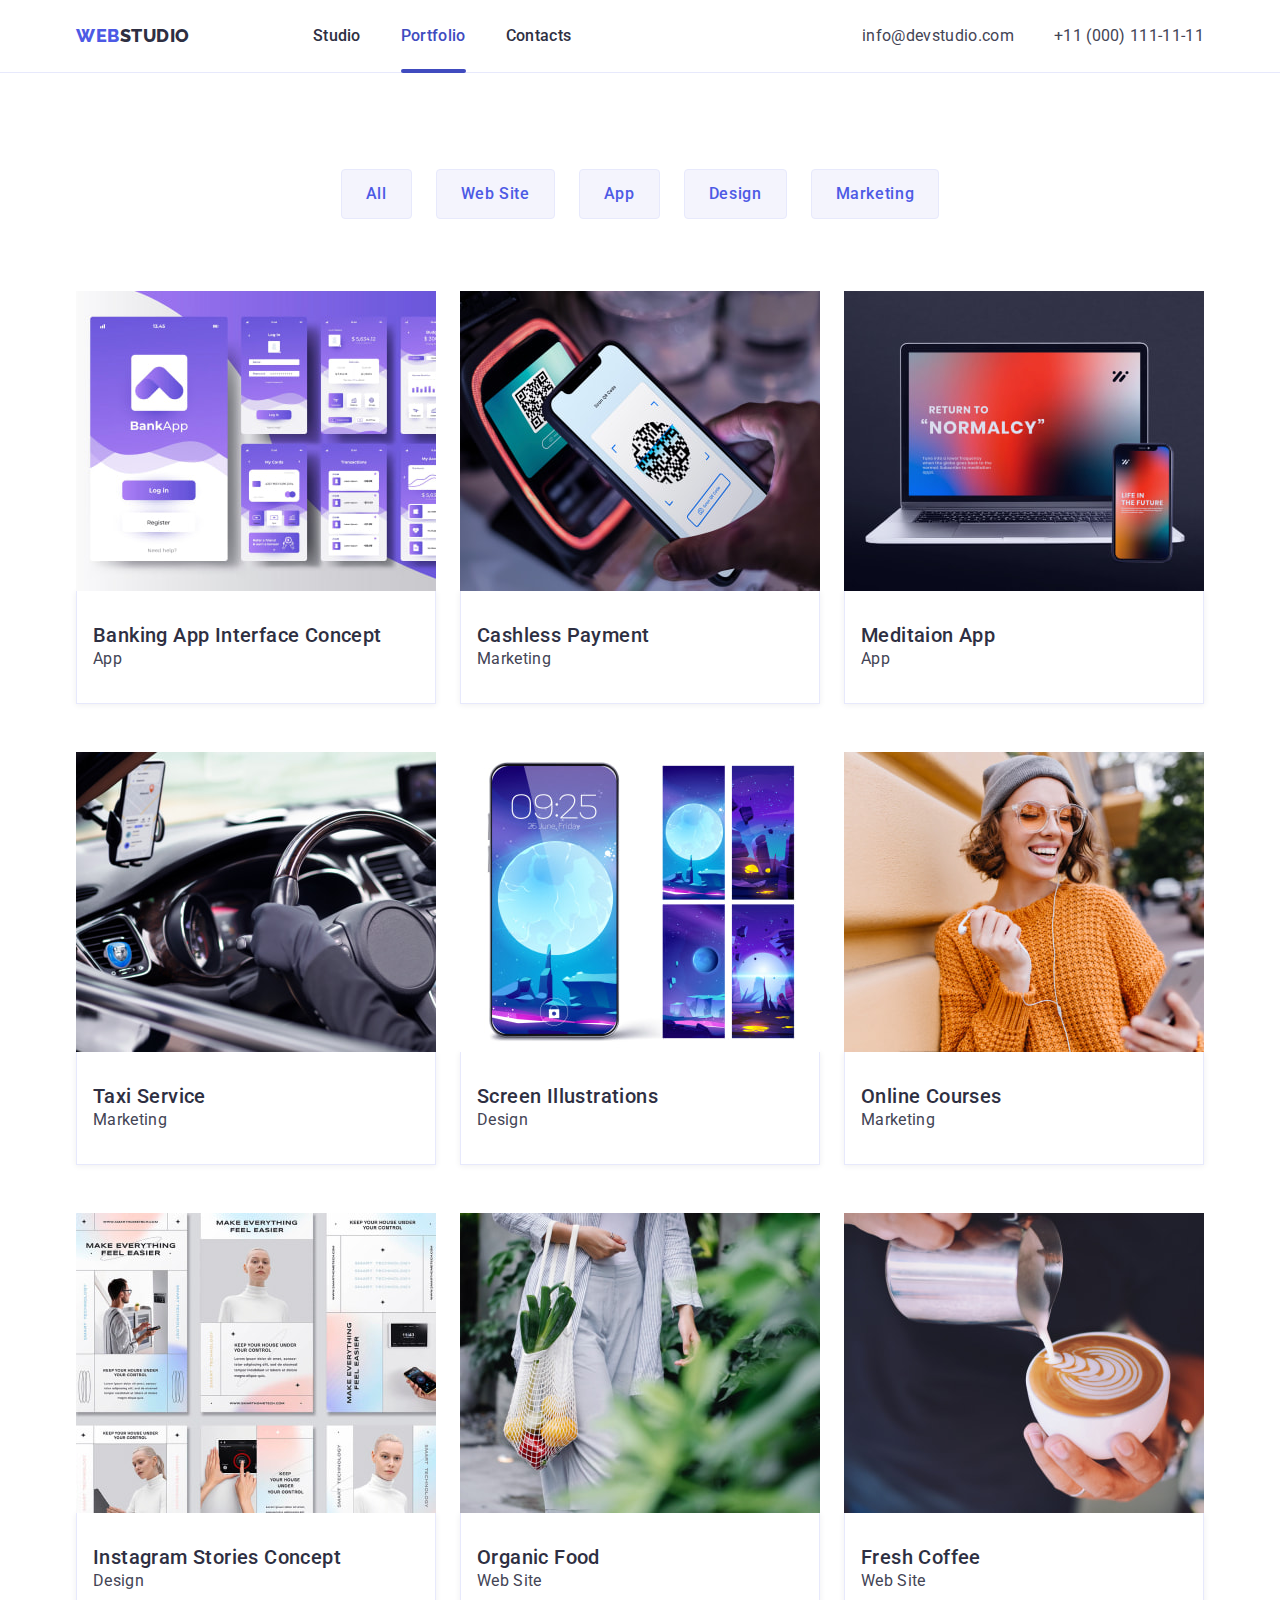
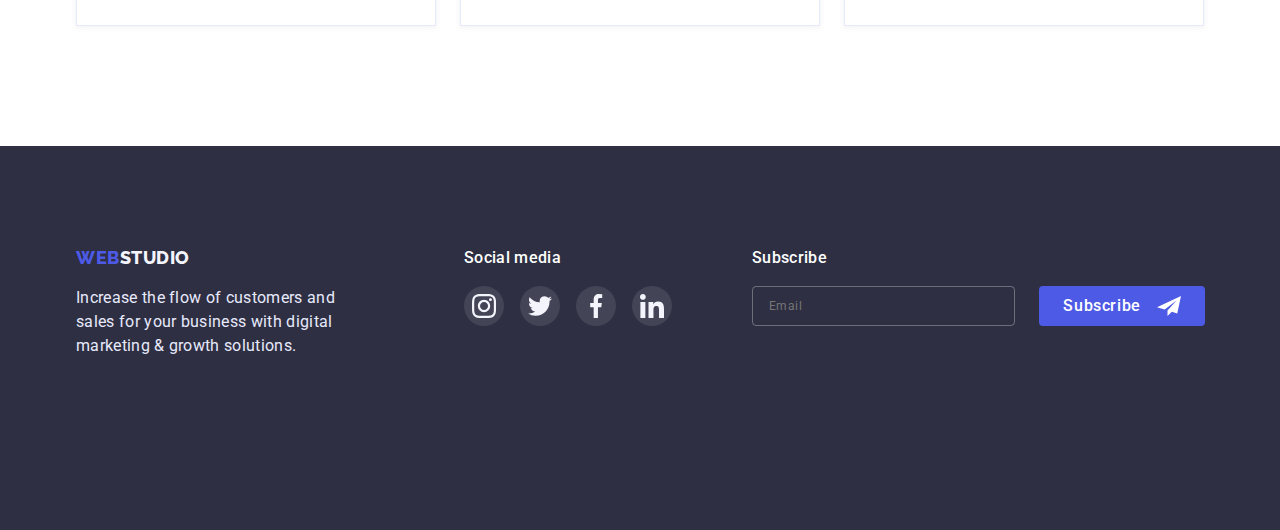
==== portfolio.html @ 4201a599 "photo2x" ====
<!DOCTYPE html>
<html lang="en">
  <head>
    <meta charset="UTF-8" />
    <meta http-equiv="X-UA-Compatible" content="IE=edge" />
    <meta name="viewport" content="width=device-width, initial-scale=1.0" />
    <title>Portfolio</title>
    <link rel="preconnect" href="https://fonts.googleapis.com" />
    <link rel="preconnect" href="https://fonts.gstatic.com" crossorigin />
    <link
      href="https://fonts.googleapis.com/css2?family=Raleway:wght@800&family=Roboto:wght@400;500;700&display=swap"
      rel="stylesheet"
    />
    <link
      rel="stylesheet"
      href="https://cdnjs.cloudflare.com/ajax/libs/modern-normalize/1.1.0/modern-normalize.min.css"
    />
    <link rel="stylesheet" href="./css/styles.css" />
    <link rel="stylesheet" href="./css/mobile.css" />
    <link rel="stylesheet" href="./css/tablet.css" />
    <link rel="stylesheet" href="./css/desktop.css" />
  </head>
  <body>
    <header class="header">
      <!-- Navigation  -->
      <div class="header-container container">
        <nav class="navigation">
          <a class="nav-logo" href="./index.html"
            ><span class="logo">Web</span>Studio</a
          >
          <ul class="nav-list list">
            <li class="nav-item">
              <a class="nav-link" href="./index.html">Studio</a>
            </li>
            <li class="nav-item">
              <a class="nav-link active active-color" href="./portfolio.html"
                >Portfolio</a
              >
            </li>
            <li class="nav-item">
              <a class="nav-link" href="">Contacts</a>
            </li>
          </ul>
        </nav>

        <ul class="contacts-list list">
          <li class="contacts-item">
            <a class="contacts-link" href="mailto:info@devstudio.com"
              >info@devstudio.com</a
            >
          </li>
          <li class="contacts-item">
            <a class="contacts-link" href="tel:+11(000)1111111"
              >+11 (000) 111-11-11</a
            >
          </li>
        </ul>
      </div>

      <div class="mob-menu is-hidden" data-menu>
        <div class="mob-container">
          <button class="menu-button" type="button" data-menu-close>
            <svg width="8px" height="8px">
              <use href="./images/icons.svg#icon-button-close"></use>
            </svg>
          </button>
          <div class="mob-top">
            <ul class="mob-list list">
              <li class="mob-item">
                <a class="mob-link active active-color" href="./index.html"
                  >Studio</a
                >
              </li>
              <li class="mob-item">
                <a class="mob-link" href="./portfolio.html">Portfolio</a>
              </li>
              <li class="mob-item">
                <a class="mob-link" href="">Contacts</a>
              </li>
            </ul>
          </div>
          <div class="mob-bottom">
            <ul class="mob-contacts-list list">
              <li class="mob-contacts-item">
                <a class="mob-tel-link" href="tel:+11(000)1111111"
                  >+11 (000) 111-11-11</a
                >
              </li>
              <li class="mob-contacts-item">
                <a class="mob-mail-link" href="mailto:info@devstudio.com"
                  >info@devstudio.com</a
                >
              </li>
            </ul>

            <ul class="mob-socials list">
              <li class="mob-socials-item">
                <a class="socials-link" href="">
                  <svg class="socials-icon" width="24" height="24">
                    <use href="./images/icons.svg#icon-instagram"></use>
                  </svg>
                </a>
              </li>
              <li class="mob-socials-item">
                <a class="socials-link" href="">
                  <svg class="socials-icon" width="24" height="24">
                    <use href="./images/icons.svg#icon-twitter"></use>
                  </svg>
                </a>
              </li>
              <li class="mob-socials-item">
                <a class="socials-link" href="">
                  <svg class="socials-icon" width="24" height="24">
                    <use href="./images/icons.svg#icon-facebook"></use>
                  </svg>
                </a>
              </li>
              <li class="mob-socials-item">
                <a class="socials-link" href="">
                  <svg class="socials-icon" width="24" height="24">
                    <use href="./images/icons.svg#icon-in"></use>
                  </svg>
                </a>
              </li>
            </ul>
          </div>
        </div>
      </div>
      <button class="menu-hamburger" type="button" data-menu-open>
        <svg width="32px" height="32px">
          <use href="./images/icons.svg#icon-menu-hamburger"></use>
        </svg>
      </button>
    </header>

    <main>
      <section class="works">
        <div class="container">
          <h1 class="visually-hidden">Works</h1>
          <!-- Логический заголовок -->
          <!-- buttons filter -->
          <ul class="filter-list list">
            <li><button class="filter-button" type="button">All</button></li>
            <li>
              <button class="filter-button" type="button">Web Site</button>
            </li>
            <li><button class="filter-button" type="button">App</button></li>
            <li><button class="filter-button" type="button">Design</button></li>
            <li>
              <button class="filter-button" type="button">Marketing</button>
            </li>
          </ul>

          <ul class="works-list list">
            <li class="works-item">
              <a class="works-link-box" href="">
                <div class="works-thumb">
                  <img src="./images/img.jpg" alt="img" width="360" />
                  <div class="overlay">
                    <p class="text-box">
                      14 Stylish and User-Friendly App Design Concepts · Task
                      Manager App · Calorie Tracker App · Exotic Fruit Ecommerce
                      App · Cloud Storage App
                    </p>
                  </div>
                </div>
                <div class="works-content">
                  <h2 class="works-title">Banking App Interface Concept</h2>
                  <p class="works-text">App</p>
                </div></a
              >
            </li>
            <li class="works-item">
              <a class="works-link-box" href="">
                <div class="works-thumb">
                  <img src="./images/img1.jpg" alt="img1" width="360" />
                  <div class="overlay">
                    <p class="text-box">
                      14 Stylish and User-Friendly App Design Concepts · Task
                      Manager App · Calorie Tracker App · Exotic Fruit Ecommerce
                      App · Cloud Storage App
                    </p>
                  </div>
                </div>
                <div class="works-content">
                  <h2 class="works-title">Cashless Payment</h2>
                  <p class="works-text">Marketing</p>
                </div></a
              >
            </li>
            <li class="works-item">
              <a class="works-link-box" href=""
                ><div class="works-thumb">
                  <img src="./images/img2.jpg" alt="img2" width="360" />
                  <div class="overlay">
                    <p class="text-box">
                      14 Stylish and User-Friendly App Design Concepts · Task
                      Manager App · Calorie Tracker App · Exotic Fruit Ecommerce
                      App · Cloud Storage App
                    </p>
                  </div>
                </div>
                <div class="works-content">
                  <h2 class="works-title">Meditaion App</h2>
                  <p class="works-text">App</p>
                </div></a
              >
            </li>
            <li class="works-item">
              <a class="works-link-box" href="">
                <div class="works-thumb">
                  <img src="./images/img3.jpg" alt="img3" width="360" />
                  <div class="overlay">
                    <p class="text-box">
                      14 Stylish and User-Friendly App Design Concepts · Task
                      Manager App · Calorie Tracker App · Exotic Fruit Ecommerce
                      App · Cloud Storage App
                    </p>
                  </div>
                </div>
                <div class="works-content">
                  <h2 class="works-title">Taxi Service</h2>
                  <p class="works-text">Marketing</p>
                </div></a
              >
            </li>
            <li class="works-item">
              <a class="works-link-box" href=""
                ><div class="works-thumb">
                  <img src="./images/img4.jpg" alt="img4" width="360" />
                  <div class="overlay">
                    <p class="text-box">
                      14 Stylish and User-Friendly App Design Concepts · Task
                      Manager App · Calorie Tracker App · Exotic Fruit Ecommerce
                      App · Cloud Storage App
                    </p>
                  </div>
                </div>
                <div class="works-content">
                  <h2 class="works-title">Screen Illustrations</h2>
                  <p class="works-text">Design</p>
                </div></a
              >
            </li>
            <li class="works-item">
              <a class="works-link-box" href="">
                <div class="works-thumb">
                  <img src="./images/img5.jpg" alt="img5" width="360" />
                  <div class="overlay">
                    <p class="text-box">
                      14 Stylish and User-Friendly App Design Concepts · Task
                      Manager App · Calorie Tracker App · Exotic Fruit Ecommerce
                      App · Cloud Storage App
                    </p>
                  </div>
                </div>
                <div class="works-content">
                  <h2 class="works-title">Online Courses</h2>
                  <p class="works-text">Marketing</p>
                </div></a
              >
            </li>
            <li class="works-item">
              <a class="works-link-box" href="">
                <div class="works-thumb">
                  <img src="./images/img6.jpg" alt="img6" width="360" />
                  <div class="overlay">
                    <p class="text-box">
                      14 Stylish and User-Friendly App Design Concepts · Task
                      Manager App · Calorie Tracker App · Exotic Fruit Ecommerce
                      App · Cloud Storage App
                    </p>
                  </div>
                </div>
                <div class="works-content">
                  <h2 class="works-title">Instagram Stories Concept</h2>
                  <p class="works-text">Design</p>
                </div></a
              >
            </li>
            <li class="works-item">
              <a class="works-link-box" href=""
                ><div class="works-thumb">
                  <img src="./images/img7.jpg" alt="img7" width="360" />
                  <div class="overlay">
                    <p class="text-box">
                      14 Stylish and User-Friendly App Design Concepts · Task
                      Manager App · Calorie Tracker App · Exotic Fruit Ecommerce
                      App · Cloud Storage App
                    </p>
                  </div>
                </div>
                <div class="works-content">
                  <h2 class="works-title">Organic Food</h2>
                  <p class="works-text">Web Site</p>
                </div></a
              >
            </li>
            <li class="works-item">
              <a class="works-link-box" href="">
                <div class="works-thumb">
                  <img src="./images/img8.jpg" alt="img8" width="360" />
                  <div class="overlay">
                    <p class="text-box">
                      14 Stylish and User-Friendly App Design Concepts · Task
                      Manager App · Calorie Tracker App · Exotic Fruit Ecommerce
                      App · Cloud Storage App
                    </p>
                  </div>
                </div>
                <div class="works-content">
                  <h2 class="works-title">Fresh Coffee</h2>
                  <p class="works-text">Web Site</p>
                </div></a
              >
            </li>
          </ul>
        </div>
      </section>
    </main>

    <footer class="footer">
      <div class="footer-container container">
        <div class="first-box">
          <div class="primary-box">
            <a class="f-logo" href="./index.html"
              ><span class="logo">Web</span>Studio</a
            >
            <p class="advice">
              Increase the flow of customers and sales for your business with
              digital marketing & growth solutions.
            </p>
          </div>

          <div class="media">
            <h5 class="media-title">Social media</h5>
            <ul class="social-media-list list">
              <li class="social-media-item">
                <a href="" class="social-link"
                  ><svg width="40" height="40">
                    <use href="./images/icons.svg#icon-instagram"></use></svg
                ></a>
              </li>
              <li class="social-media-item">
                <a href="" class="social-link"
                  ><svg width="40" height="40">
                    <use href="./images/icons.svg#icon-twitter"></use></svg
                ></a>
              </li>
              <li class="social-media-item">
                <a href="" class="social-link"
                  ><svg width="40" height="40">
                    <use href="./images/icons.svg#icon-facebook"></use></svg
                ></a>
              </li>
              <li class="social-media-item">
                <a href="" class="social-link">
                  <svg width="40" height="40">
                    <use href="./images/icons.svg#icon-in"></use></svg
                ></a>
              </li>
            </ul>
          </div>
        </div>
        <form class="sub-form">
          <span class="sub-title">Subscribe</span>
          <div class="sub-group">
            <input
              class="post-text"
              type="email"
              name="post"
              id="post"
              required
              autocomplete="off"
              placeholder="Email"
            />
            <button class="sub-btn" type="submit">
              Subscribe
              <svg class="sub-icon" width="24px" height="24px">
                <use href="./images/icons.svg#icon-subscribe"></use>
              </svg>
            </button>
          </div>
        </form>
      </div>
    </footer>
  </body>
</html>
---- css/styles.css ----
:root {
  --white-color: #ffffff;
  --primary-color: #434455;
  --secondary-color: #2e2f42;
  --accent-color: #4d5ae5;
  --section-color: #f4f4fd;
  --header-color: #ffffff;
  --button-color: #404bbf;
  --text-footer: #e7e9fc;
  --icon-color: #31d0aa;
  --border-color: #8e8f99;
  --modal-color: #fcfcfc;
  --check-color: #757575;
}

ul,
h1,
h2,
h3,
h4,
h5,
h6,
p {
  margin: 0;
  padding: 0;
}

.container {
  margin-left: auto;
  margin-right: auto;
  padding: 0 15px;
}

body {
  background-color: var(--header-color);
  color: var(--primary-color);
  font-family: "Roboto", sans-serif;
}

img {
  display: block;
  max-width: 100%;
  height: auto;
}
.list {
  list-style: none;
}
/*---------------- HEADER ----------------*/

.header {
  position: relative;
  width: 100vw;
  height: 70px;
  border-bottom: 1px solid var(--text-footer);
}

.mob-menu {
  position: fixed;
  background-color: var(--white-color);
  top: 0;
  z-index: 1;
  width: 100vw;
  height: 100vh;
}

.mob-container {
  position: relative;
  margin: 0 auto;
  padding: 80px 30px 40px 40px;
  display: flex;
  flex-direction: column;
  height: 100%;
  justify-content: space-between;
  overflow: auto;
}

.mob-top {
  margin-bottom: 150px;
}

.mob-bottom {
  min-width: 337px;
}

.mob-list {
  display: flex;
  flex-direction: column;
  gap: 40px;
}

.mob-link {
  text-decoration: none;
  font-weight: 700;
  font-size: 36px;
  line-height: 1.11;
  letter-spacing: 0.02em;
  color: var(--secondary-color);
}

.mob-contacts-list {
  display: flex;
  flex-direction: column;
  gap: 40px;
  margin-bottom: 48px;
}

.mob-mail-link {
  font-weight: 500;
  font-size: 20px;
  line-height: 1.2;
  letter-spacing: 0.02em;
  text-decoration: none;
  color: var(--primary-color);
}

.mob-mail-link:focus,
.mob-mail-link:hover {
  color: var(--button-color);
}

.mob-tel-link {
  font-weight: 600;
  font-size: 36px;
  line-height: 1.11;
  text-decoration: none;
  color: var(--accent-color);
}

.mob-socials {
  display: flex;
  gap: 56px;
}

.mob-socials-item {
  width: 40px;
  height: 40px;
}

.socials-link {
  display: flex;
  align-items: center;
  justify-content: center;
  width: 100%;
  height: 100%;
  background-color: var(--accent-color);
  border-radius: 50%;
}

.socials-link:focus {
  background-color: var(--button-color);
}

.menu-button {
  position: absolute;
  display: block;
  padding: 0;
  top: 24px;
  right: 24px;
  width: 24px;
  height: 24px;
  border-radius: 50%;
  background-color: var(--text-footer);
  border: 1px solid rgba(0, 0, 0, 0.1);
}

.menu-button:hover,
.menu-button:focus {
  background-color: var(--button-color);
  fill: var(--section-color);
}

.menu-hamburger {
  position: absolute;
  top: 50%;
  right: 10px;
  transform: translateY(-50%);
  border: none;
  stroke: var(--secondary-color);
  background-color: transparent;
}

.menu-hamburger:hover,
.menu-hamburger:focus {
  stroke: var(--button-color);
}

/*---------- Logo ----------*/

.logo {
  color: var(--accent-color);
}

.nav-logo,
.f-logo {
  font-weight: 800;
  font-size: 18px;
  line-height: 1.16;
  letter-spacing: 0.03em;
  text-decoration: none;
  font-family: "Raleway", sans-serif;
  text-transform: uppercase;

  color: var(--secondary-color);
}

@media screen and (max-width: 767px) {
  .nav-logo {
    position: absolute;
    top: 50%;
    left: 16px;
    transform: translateY(-50%);
    display: block;
  }
}

/*---------- Navigation ----------*/

.nav-list {
  display: none;
}

/*---------- Nav-link ----------*/

.nav-link {
  position: relative;

  display: block;
  padding-top: 24px;
  padding-bottom: 24px;
  text-decoration: none;
  font-weight: 500;
  line-height: 1.5;
  letter-spacing: 0.02em;

  color: var(--secondary-color);
  transition-property: color;
  transition-duration: 250ms;
  transition-timing-function: cubic-bezier(0.4, 0, 0.2, 1);
}

.nav-link:hover,
.nav-link:focus {
  color: var(--accent-color);
}

.active-color {
  color: var(--button-color);
}

/*---------- contacts ----------*/

.contacts-list {
  display: none;
}
.contacts-link {
  display: block;
  text-decoration: none;
  line-height: 1.5;
  letter-spacing: 0.02em;
  padding-top: 24px;
  padding-bottom: 24px;

  color: inherit;
  transition-property: color;
  transition-duration: 250ms;
  transition-timing-function: cubic-bezier(0.4, 0, 0.2, 1);
}

.contacts-link:hover,
.contacts-link:focus {
  color: var(--accent-color);
}

/*---------- Hero ----------*/

.hero {
  max-width: 479px;
  padding: 112px 0;
  height: 432px;
  text-align: center;
  margin-left: auto;
  margin-right: auto;
  background-repeat: no-repeat;
  background-position: center;
  background-size: cover;
  background-image: linear-gradient(
      to right,
      rgba(46, 47, 66, 0.7),
      rgba(46, 47, 66, 0.7)
    ),
    url("../images/dark-bg-mob-1.jpg");
  background-color: var(--secondary-color);
}

@media (min-device-pixel-ratio: 2),
  (min-resolution: 192dpi),
  (min-resolution: 2dppx) {
  .hero {
    background-image: linear-gradient(
        to right,
        rgba(46, 47, 66, 0.7),
        rgba(46, 47, 66, 0.7)
      ),
      url("../images/dark-bg-mob-2@2x.jpg");
    background-color: var(--secondary-color);
  }
}

.hero-title {
  margin-left: auto;
  margin-right: auto;
  width: 319px;
  margin-bottom: 72px;
  font-size: 36px;
  line-height: 1.11;
  letter-spacing: 0.02em;

  color: var(--header-color);
}

.hero-btn {
  width: 169px;
  height: 56px;
  font-family: inherit;
  font-weight: 500;
  line-height: 1.5;
  letter-spacing: 0.04em;

  border-radius: 4px;
  border: none;
  background-color: var(--accent-color);
  box-shadow: 0px 4px 4px rgba(0, 0, 0, 0.15);
  color: var(--header-color);
  transition-property: background-color;
  transition-duration: 250ms;
  transition-timing-function: cubic-bezier(0.4, 0, 0.2, 1);
}

.hero-btn:hover,
.hero-btn:focus {
  background-color: var(--button-color);
  cursor: pointer;
  border-color: var(--accent-color);
}

/*---------- Section Advantages ----------*/

.advantages {
  padding-top: 96px;
}

.advan-list {
  display: flex;
  flex-direction: column;
  gap: 72px;
}

.advan-title {
  margin-bottom: 8px;
  font-size: 36px;
  line-height: 1.11;
  text-align: center;
  letter-spacing: 0.02em;

  color: var(--secondary-color);
}

.advan-text {
  line-height: 1.5;
  letter-spacing: 0.02em;
}

/*---------- Section Projects ----------*/

.projects {
  display: none;
  padding-top: 120px;
  padding-bottom: 120px;
}

.projects-title {
  font-size: 36px;
  line-height: 1.11;
  letter-spacing: 0.02em;
  margin-bottom: 72px;
  text-align: center;

  color: var(--secondary-color);
}
.projects-list {
  display: flex;
  gap: 24px;
}

.projects-item {
  width: calc((100% - 48px) / 3);
}

/*---------- Section Team ----------*/

.team {
  margin-top: 96px;
  padding-top: 120px;
  padding-bottom: 120px;

  background-color: var(--section-color);
}

.team-title {
  font-size: 36px;
  line-height: 1.11;
  letter-spacing: 0.02em;
  margin-bottom: 72px;
  text-align: center;

  color: var(--secondary-color);
}

.team-list {
  display: flex;
  flex-direction: column;
  gap: 72px;
}

.team-item {
  width: 260px;
  margin: 0 auto;
  border-radius: 0px 0px 4px 4px;

  background-color: var(--white-color);
}

.team-content {
  text-align: center;
  padding: 32px 16px;
  box-shadow: 0px 1px 6px rgba(46, 47, 66, 0.08),
    0px 1px 1px rgba(46, 47, 66, 0.16), 0px 2px 1px rgba(46, 47, 66, 0.08);
}

.content-title {
  font-weight: 500;
  font-size: 20px;
  line-height: 1.2;
  letter-spacing: 0.02em;
  margin-bottom: 8px;

  color: var(--secondary-color);
}

.content-text {
  margin-bottom: 8px;
  line-height: 1.5;
  letter-spacing: 0.02em;
  color: var(--primary-color);
}

.soc-list {
  display: flex;
  gap: 24px;
}

.soc-item {
  width: 40px;
  height: 40px;
}

.soc-link {
  display: flex;
  align-items: center;
  justify-content: center;
  width: 100%;
  height: 100%;
  border-radius: 50%;

  background-color: var(--accent-color);
  transition-property: background-color;
  transition-duration: 250ms;
  transition-timing-function: cubic-bezier(0.4, 0, 0.2, 1);
}

.soc-link:hover,
.soc-link:focus {
  background-color: var(--button-color);
}

/*---------- Section Customers ----------*/

.customers {
  padding: 130px 0 120px 0;
}

.customers-title {
  text-align: center;
  font-size: 36px;
  line-height: 1.11;
  letter-spacing: 0.02em;
  margin-bottom: 72px;

  color: var(--secondary-color);
}

.customers-list {
  display: flex;
  flex-wrap: wrap;
  column-gap: 16px;
  row-gap: 72px;
  justify-content: center;
}

.customers-item {
  width: 190px;
  height: 88px;
}

.customers-link {
  display: block;
  width: 100%;
  height: 100%;
  border: 1px solid var(--border-color);
  border-radius: 4px;
  padding: 16px 40px;
  fill: var(--border-color);
  transition-property: fill, border;
  transition-duration: 250ms, 250ms;
  transition-timing-function: cubic-bezier(0.4, 0, 0.2, 1),
    cubic-bezier(0.4, 0, 0.2, 1);
}

.customers-link:hover,
.customers-link:focus {
  fill: var(--button-color);
  border-color: var(--button-color);
}

/*---------------- FOOTER ----------------*/

.footer {
  max-width: 479px;
  padding-top: 100px;
  padding-bottom: 100px;

  background-color: var(--secondary-color);
}

.primary-box {
  margin: 0 auto;
  width: 268px;
  margin-bottom: 72px;
}

.f-logo {
  display: block;
  margin-bottom: 16px;
  text-align: center;
  color: var(--section-color);
}

.advice {
  line-height: 1.5;
  letter-spacing: 0.02em;
  width: 100%;
  color: var(--text-footer);
}

.media {
  margin: 0 auto;
  margin-bottom: 72px;
  width: 208px;
}

.media-title {
  text-align: center;
  font-size: 16px;
  font-weight: 500;
  line-height: 1.5;
  letter-spacing: 0.02em;
  margin-bottom: 16px;

  color: var(--white-color);
}

.social-media-list {
  display: flex;
  gap: 16px;
}

.social-media-item {
  width: 40px;
  height: 40px;
}

.social-link {
  display: block;
  width: 100%;
  height: 100%;
  border-radius: 50%;

  transition-property: background-color;
  transition-duration: 250ms;
  transition-timing-function: cubic-bezier(0.4, 0, 0.2, 1);
}

.social-link:hover,
.social-link:focus {
  background-color: var(--icon-color);
}

/*---------- Subscribe ----------*/

.sub-title {
  display: block;
  text-align: center;
  font-weight: 500;
  line-height: 1.5;
  letter-spacing: 0.02em;
  color: var(--white-color);
}

.sub-group {
  margin: 16px auto 0;
  max-width: 396px;
}

.sub-icon {
  position: absolute;
  right: 24px;
  top: 50%;
  transform: translateY(-50%);
}

.post-text {
  padding-left: 16px;
  width: 100%;
  height: 40px;
  border: 1px solid rgba(255, 255, 255, 0.3);
  border-radius: 4px;
  background-color: transparent;

  font-size: 12px;
  line-height: 2;
  letter-spacing: 0.04em;
  color: rgba(255, 255, 255, 0.6);
}

.sub-btn {
  display: block;
  margin: 16px auto 0;
  position: relative;
  padding: 8px 64px 8px 24px;

  font-weight: 500;
  line-height: 1.5;
  letter-spacing: 0.04em;

  color: var(--white-color);
  background-color: var(--accent-color);
  border-radius: 4px;
  border: none;
  cursor: pointer;

  transition-property: background-color;
  transition-duration: 250ms;
  transition-timing-function: cubic-bezier(0.4, 0, 0.2, 1);
}

.sub-btn:hover,
.sub-btn:focus {
  background-color: var(--button-color);
}

/* -------------- Portfolio ------------- */

/*---------- Section Works ----------*/

.works {
  padding-top: 96px;
  padding-bottom: 120px;
}

/*---------- filter ----------*/

.filter-list {
  display: flex;
  gap: 24px;
  justify-content: center;
}

.filter-button {
  font-family: inherit;
  font-weight: 500;
  line-height: 1.5;
  letter-spacing: 0.04em;

  padding: 12px 24px;
  border: 1px solid var(--text-footer);
  border-radius: 4px;

  background-color: var(--section-color);
  color: var(--accent-color);
  transition-property: background-color, color, border, box-shadow;
  transition-duration: 250ms, 250ms, 250ms, 250ms;
  transition-timing-function: cubic-bezier(0.4, 0, 0.2, 1),
    cubic-bezier(0.4, 0, 0.2, 1), cubic-bezier(0.4, 0, 0.2, 1),
    cubic-bezier(0.4, 0, 0.2, 1);
}

.filter-button:hover,
.filter-button:focus {
  color: var(--white-color);
  background-color: var(--accent-color);
  cursor: pointer;
  border: 1px solid var(--accent-color);
  box-shadow: 0px 3px 1px rgba(0, 0, 0, 0.1), 0px 2px 1px rgba(0, 0, 0, 0.08),
    0px 2px 2px rgba(0, 0, 0, 0.12);
}

.works-list {
  margin-top: 72px;
  display: flex;
  flex-wrap: wrap;
  row-gap: 48px;
  column-gap: 24px;
}

.works-item {
  background-color: #ffffff;
}

.works-link-box {
  display: block;
  max-width: 360px;
  max-height: 421px;
  text-decoration: none;
  color: inherit;
  transition-property: box-shadow;
  transition-duration: 250ms;
  transition-timing-function: cubic-bezier(0.4, 0, 0.2, 1);
}

.works-thumb {
  position: relative;
  overflow: hidden;
}

.overlay {
  position: absolute;
  width: 100%;
  height: 100%;
  top: 0;
  left: 0;
  transform: translateY(100%);
  background-color: var(--accent-color);
  transition-property: transform;
  transition-duration: 250ms;
  transition-timing-function: cubic-bezier(0.4, 0, 0.2, 1);
}

.text-box {
  position: absolute;
  top: 0;
  left: 50%;
  transform: translateX(-50%);
  padding: 40px 32px;
  width: 296px;
  line-height: 1.5;
  letter-spacing: 0.02em;
  color: var(--section-color);
}

.works-content {
  width: 100%;
  padding: 32px 32px 32px 16px;
  border: 1px solid var(--text-footer);
  border-top: none;
  box-shadow: 0px 1px 6px rgba(46, 47, 66, 0.08);
  overflow: auto;
}

.works-title {
  font-weight: 500;
  font-size: 20px;
  line-height: 1.2;
  letter-spacing: 0.02em;
  color: var(--secondary-color);
}

.works-text {
  line-height: 1.5;
  letter-spacing: 0.02em;
  max-width: 264px;
}

.works-link-box:hover .overlay,
.works-link-box:focus .overlay {
  transform: translateY(0);
}

.works-link-box:hover {
  box-shadow: 0px 1px 6px rgba(46, 47, 66, 0.08),
    0px 1px 1px rgba(46, 47, 66, 0.16), 0px 2px 1px rgba(46, 47, 66, 0.08);
}
.is-hidden {
  opacity: 0;
  pointer-events: none;
}

/* -------------- MODAL ------------- */

.backdrop {
  position: fixed;
  top: 0;
  left: 0;
  display: block;
  width: 100vw;
  height: 100vh;
  background: rgba(46, 47, 66, 0.4);
  transition: opacity 250ms cubic-bezier(0.4, 0, 0.2, 1),
    visibility 250ms cubic-bezier(0.4, 0, 0.2, 1);
}

.modal {
  position: absolute;
  top: 50%;
  left: 50%;
  padding-left: 16px;
  padding-right: 16px;
  padding-bottom: 16px;
  width: 392px;
  min-height: 586px;
  box-shadow: 0px 1px 1px rgba(0, 0, 0, 0.14), 0px 1px 3px rgba(0, 0, 0, 0.12),
    0px 2px 1px rgba(0, 0, 0, 0.2);
  border-radius: 4px;
  background-color: var(--modal-color);
  transform: translate(-50%, -50%) scaleX(1);
  transition-property: transform;
  transition-duration: 250ms;
  transition-timing-function: cubic-bezier(0.4, 0, 0.2, 1);
}

.modal-title {
  padding-top: 72px;
  margin-bottom: 14px;
  font-weight: 500;
  font-size: 16px;
  line-height: 1.5;
  text-align: center;
  letter-spacing: 0.02em;
  color: var(--secondary-color);
}

.input-modal {
  width: 360px;
  height: 40px;
  padding-left: 38px;
  border-radius: 4px;
  border: 1px solid rgba(33, 33, 33, 0.2);
  caret-color: violet;
}

.input-modal:focus,
.text-modal:focus {
  border-color: var(--accent-color);
  outline: none;
}

.input-modal:focus + .icon-name {
  fill: var(--accent-color);
}

.icon-name {
  fill: var(--secondary-color);
}

.input-wrap {
  position: relative;
  display: block;
  margin-bottom: 8px;
  margin-top: 4px;
}

.icon-modal {
  position: absolute;
  top: 50%;
  left: 16px;
  transform: translateY(-50%);
}

.label-modal {
  font-size: 12px;
  line-height: 1.16;
  letter-spacing: 0.04em;
  color: var(--border-color);
}

.com-box {
  font-size: 12px;
  line-height: 1.16;

  letter-spacing: 0.01em;
  color: var(--border-color);
}

.text-modal {
  display: block;
  margin-bottom: 16px;
  margin-top: 4px;
  padding-top: 8px;
  padding-left: 16px;
  width: 360px;
  height: 120px;
  resize: none;
  border: 1px solid rgba(33, 33, 33, 0.2);
  border-radius: 4px;
  caret-color: violet;
  color: var(--secondary-color);
}

.text-modal::placeholder {
  padding-top: 8px;
  font-size: 12px;
  line-height: 1.33;
  letter-spacing: 0.04em;
  color: rgba(117, 117, 117, 0.5);
}

.btn-modal {
  display: block;
  width: 169px;
  height: 56px;
  margin: 0 auto;
  font-weight: 500;
  line-height: 1.5;
  letter-spacing: 0.04em;

  color: var(--white-color);
  background-color: #4d5ae5;
  box-shadow: 0px 4px 4px rgba(0, 0, 0, 0.15);
  border-radius: 4px;
  border: none;
  cursor: pointer;

  transition-property: background-color;
  transition-duration: 250ms;
  transition-timing-function: cubic-bezier(0.4, 0, 0.2, 1);
}

.btn-modal:hover,
.btn-modal:focus {
  background-color: var(--button-color);
}

.priv-check {
  display: flex;
  align-items: center;
  margin-bottom: 24px;
  font-size: 12px;
  line-height: 1.33;
  letter-spacing: 0.04em;
  color: var(--check-color);
  user-select: none;
}

.priv-wrap {
  width: 16px;
  height: 16px;
  margin-right: 8px;
  border: 1.25px solid #2e2f42;
  border-radius: 2px;
  display: flex;
  align-items: center;
  justify-content: center;
  fill: transparent;
}

.input-check:checked + .priv-check > .priv-wrap {
  background-color: var(--button-color);
  fill: #f4f4fd;
  border-color: var(--button-color);
}

.backdrop.is-hidden .modal {
  transform: translate(-50%, -50%) scaleX(0);
}

.button-close {
  position: absolute;
  display: block;
  padding: 0;
  top: 24px;
  right: 24px;
  width: 24px;
  height: 24px;
  background: var(--text-footer);
  border: 1px solid rgba(0, 0, 0, 0.1);
  border-radius: 50%;
  cursor: pointer;

  transition-property: background-color, border-color;
  transition-duration: 250ms, 250ms;
  transition-timing-function: cubic-bezier(0.4, 0, 0.2, 1),
    cubic-bezier(0.4, 0, 0.2, 1);
}

.button-close:hover,
.button-close:focus {
  background-color: var(--accent-color);
  fill: var(--white-color);
  border-color: var(--accent-color);
}

.button-close:active {
  background-color: var(--button-color);
  fill: var(--white-color);
  border-color: var(--button-color);
}

.priv-link {
  margin-left: 4px;
  color: var(--accent-color);

  transition-property: color;
  transition-duration: 250ms;
  transition-timing-function: cubic-bezier(0.4, 0, 0.2, 1);
}

.priv-link:hover,
.priv-link:focus {
  color: var(--button-color);
}

.visually-hidden {
  position: absolute;
  white-space: nowrap;
  width: 1px;
  height: 1px;
  overflow: hidden;
  border: 0;
  padding: 0;
  clip: rect(0 0 0 0);
  clip-path: inset(50%);
  margin: -1px;
}
---- css/mobile.css ----
@media screen and (min-width: 480px) {
  .container {
    max-width: 428px;
  }

  .mob-container {
    max-width: 428px;
  }
  .hero {
    max-width: 767px;
  }

  .footer {
    max-width: 767px;
  }
}
---- css/tablet.css ----
@media screen and (min-width: 768px) {
  .container {
    max-width: 768px;
  }

  .mob-menu {
    display: none;
  }

  .menu-hamburger {
    display: none;
  }

  .header {
    position: static;
    height: auto;
  }
  .header-container {
    display: flex;
  }

  .navigation {
    display: flex;
    align-items: center;
  }

  .nav-list {
    display: flex;
    margin-left: 123px;
    gap: 40px;
  }

  .contacts-list {
    display: flex;
    flex-direction: column;
    gap: 4px;
    margin-left: auto;
    margin-top: 24px;
  }

  .contacts-link {
    padding: 0;
    font-size: 12px;
    line-height: 1.33;
    letter-spacing: 0.04em;
  }

  .nav-link {
    position: relative;
  }

  .active::after {
    content: "";
    position: absolute;
    left: 0;
    bottom: -1px;
    width: 100%;
    height: 4px;
    background-color: var(--button-color);
    border-radius: 2px;
  }

  .nav-logo,
  .f-logo {
    line-height: 1.33;
  }

  .hero {
    max-width: 1199px;
    background-image: linear-gradient(
        to right,
        rgba(46, 47, 66, 0.7),
        rgba(46, 47, 66, 0.7)
      ),
      url("../images/dark-bg-tab.jpg");
    background-color: var(--secondary-color);
  }

  @media (min-device-pixel-ratio: 2),
    (min-resolution: 192dpi),
    (min-resolution: 2dppx) {
    .hero {
      background-image: linear-gradient(
          to right,
          rgba(46, 47, 66, 0.7),
          rgba(46, 47, 66, 0.7)
        ),
        url("../images/dark-bg-tab-@2x.jpg");
      background-color: var(--secondary-color);
    }
  }

  .hero-title {
    margin-bottom: 40px;
    width: 566px;
    font-size: 56px;
    line-height: 1.07;

    animation-name: titleanim;
    animation-duration: 500ms;
    animation-timing-function: linear;
  }

  @keyframes titleanim {
    0% {
      transform: scale(0);
    }

    100% {
      transform: scale(1);
    }
  }

  .advan-title {
    text-align: left;
  }

  .advan-list {
    display: flex;
    row-gap: 72px;
    column-gap: 24px;
    flex-wrap: wrap;
    flex-direction: row;
  }

  .advan-text {
    width: 356px;
    font-weight: 500;
    line-height: 1.5;
    letter-spacing: 0.02em;
  }

  .team-list {
    flex-direction: row;
    column-gap: 24px;
    row-gap: 64px;
    flex-wrap: wrap;
    justify-content: center;
  }

  .team-item {
    margin: 0;
    width: 264px;
  }

  .customers-list {
    column-gap: 24px;
  }

  .customers-item {
    width: 168px;
  }

  .customers-link {
    padding: 16px 32px;
  }

  .icon-customers {
    display: block;
    width: 104px;
  }

  .footer {
    max-width: 1199px;
  }

  .first-box {
    display: flex;
    justify-content: flex-start;
    margin-bottom: 72px;
  }

  .f-logo {
    text-align: left;
  }

  .media-title {
    text-align: left;
  }

  .primary-box {
    margin: 0;
    margin-right: 24px;
    margin-left: 108px;
  }

  .media {
    margin: 0;
  }

  .sub-group {
    display: flex;
    justify-content: center;
    max-width: 453px;
    margin: 0 0 0 108px;
  }

  .sub-title {
    text-align: left;
    margin-left: 108px;
    margin-bottom: 16px;
  }

  .sub-btn {
    margin: 0;
    margin-left: 24px;
  }

  .modal {
    width: 408px;
    padding-left: 24px;
    padding-right: 24px;
    padding-bottom: 24px;
  }
}
---- css/desktop.css ----
@media screen and (min-width: 1200px) {
  .container {
    max-width: 1158px;
  }

  .active::after {
    content: "";
    position: absolute;
    left: 0;
    bottom: -1px;
    width: 100%;
    height: 4px;
    background-color: var(--button-color);
    border-radius: 2px;
  }

  .contacts-list {
    flex-direction: row;
    gap: 40px;
    margin-top: 0;
  }

  .contacts-link {
    font-size: 16px;
    line-height: 1.5;
    letter-spacing: 0.02em;
    padding-top: 24px;
    padding-bottom: 24px;
  }

  .hero {
    max-width: 1440px;
    background-image: linear-gradient(
        to right,
        rgba(46, 47, 66, 0.7),
        rgba(46, 47, 66, 0.7)
      ),
      url("../images/people-office.jpg");
    background-color: var(--secondary-color);
  }

  @media (min-device-pixel-ratio: 2),
    (min-resolution: 192dpi),
    (min-resolution: 2dppx) {
    .hero {
      background-image: linear-gradient(
          to right,
          rgba(46, 47, 66, 0.7),
          rgba(46, 47, 66, 0.7)
        ),
        url("../images/people-office-pc-@2x.jpg");
      background-color: var(--secondary-color);
    }
  }

  .hero-title {
    margin-bottom: 48px;
    animation-name: titleanim;
    animation-duration: 500ms;
    animation-timing-function: linear;
  }

  @keyframes titleanim {
    0% {
      transform: scale(0);
    }

    100% {
      transform: scale(1);
    }
  }

  /*---------- Фоновые иконки секции advantages ----------*/
  .advan-item::before {
    display: block;
    content: "";
    border-radius: 4px;
    margin-bottom: 8px;
    height: 112px;
    background-repeat: no-repeat;
    background-position: center;

    background-color: var(--section-color);
  }
  .icon-antenna::before {
    background-image: url("../images/antenna.svg");
  }

  .icon-clock::before {
    background-image: url("../images/clock.svg");
  }

  .icon-diagram::before {
    background-image: url("../images/diagram.svg");
  }

  .icon-astronaut::before {
    background-image: url("../images/astronaut.svg");
  }

  .advan-title {
    font-weight: 500;
    font-size: 20px;
    line-height: 1.2;
  }
  .advan-text {
    width: 264px;
    font-weight: 400;
  }
  .projects {
    display: block;
  }

  .team {
    margin-top: 120px;
  }

  .team-list {
    flex-wrap: nowrap;
    gap: 24px;
  }

  .footer {
    max-width: 1440px;
  }

  .footer-container {
    display: flex;
  }

  .primary-box {
    margin-left: 0;
    margin-right: 120px;
  }

  .sub-title {
    margin-left: 80px;
  }

  .sub-group {
    margin: 0;
    margin-left: 80px;
  }

  .post-text {
    width: 264px;
  }
}
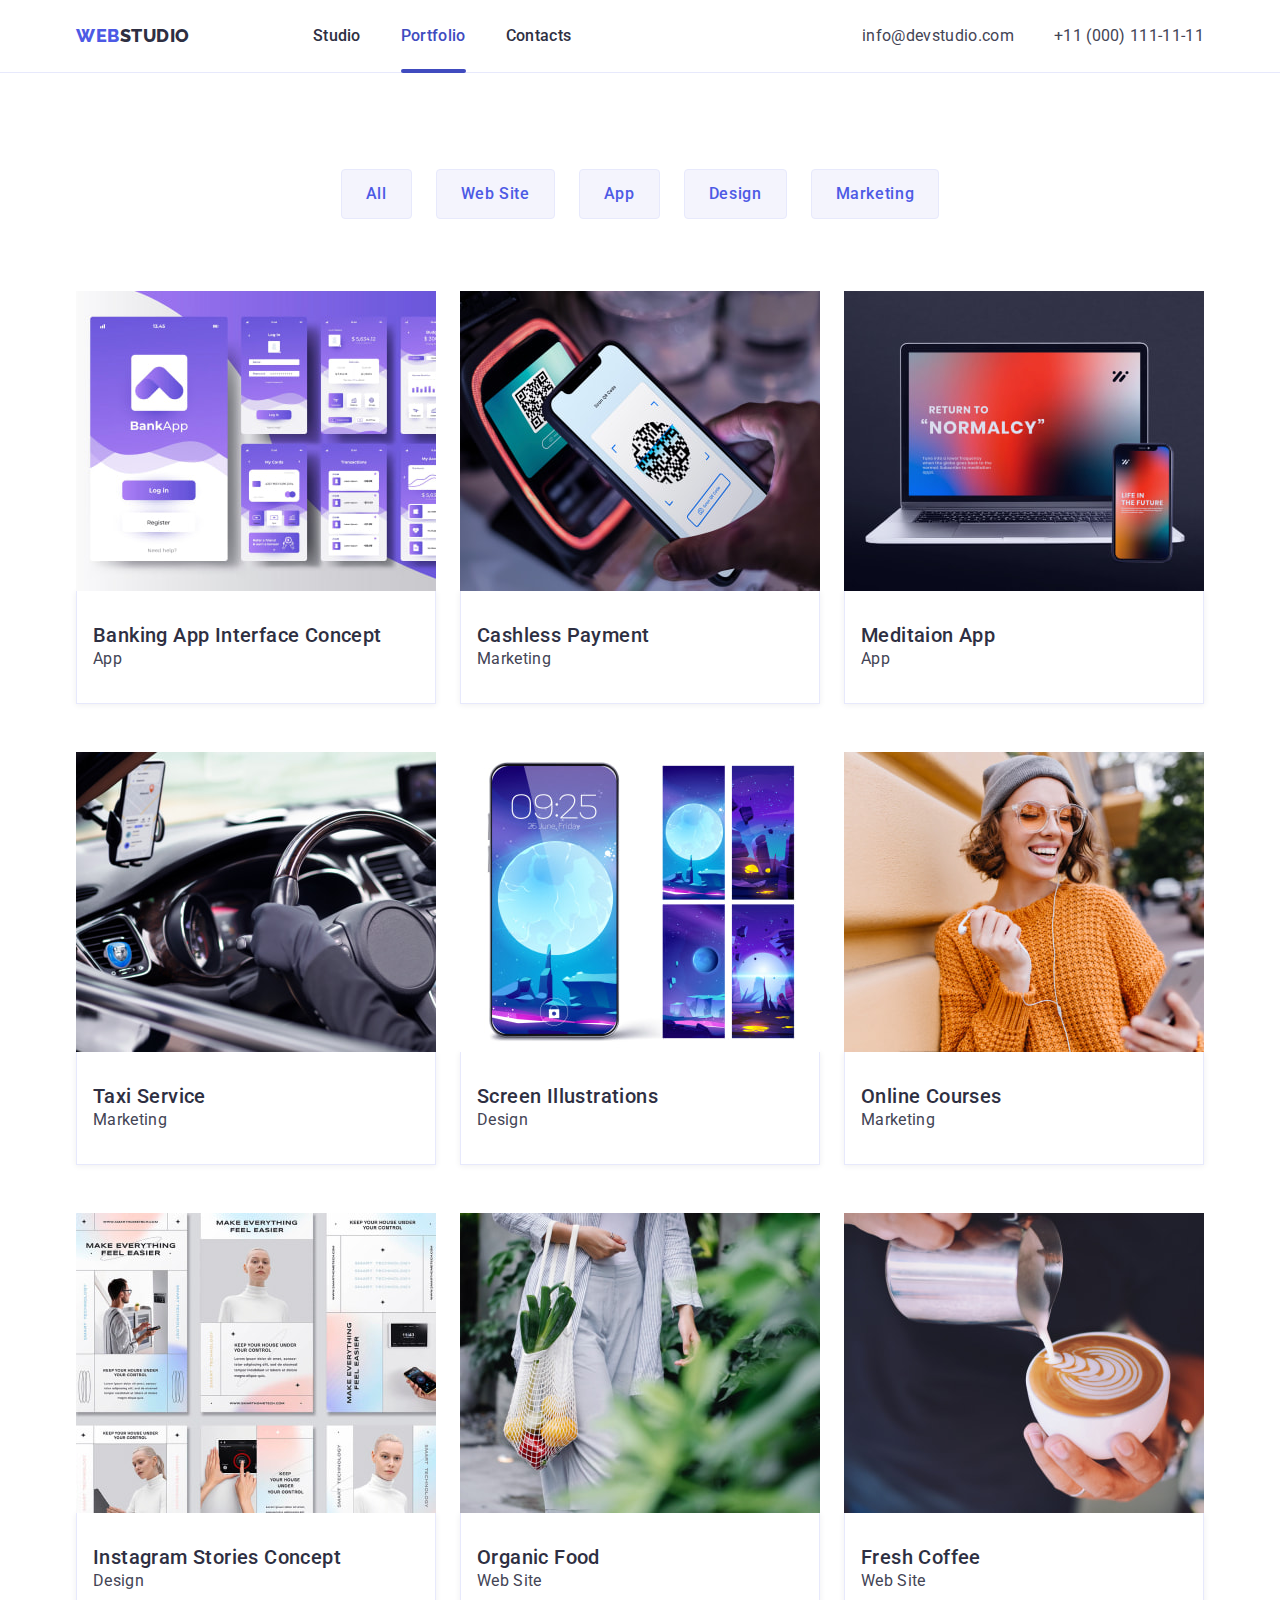
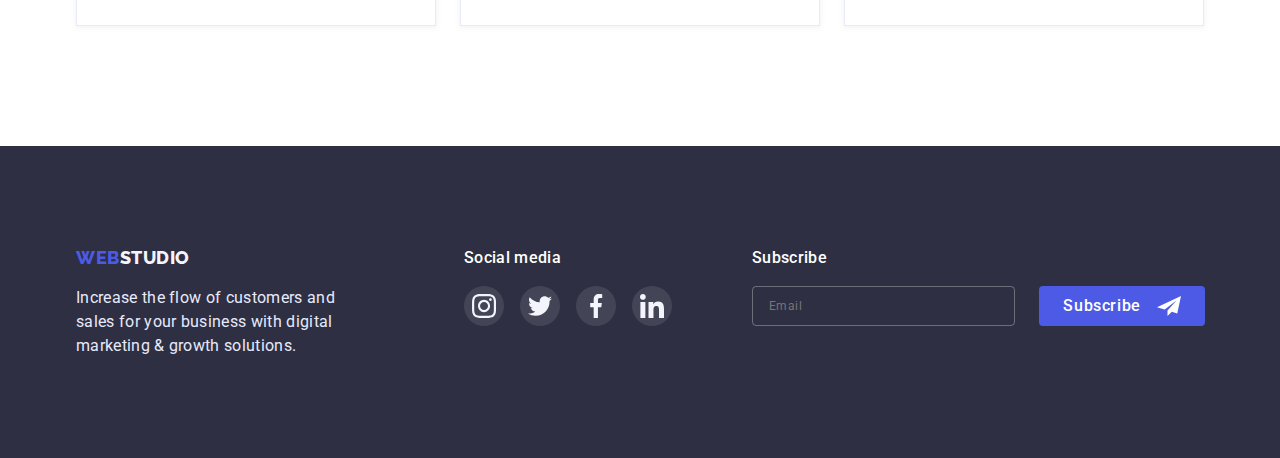
==== commit 05fc9b40: "Исправляет падинги" ====
--- a/portfolio.html
+++ b/portfolio.html
@@ -67,12 +67,12 @@
           <div class="mob-top">
             <ul class="mob-list list">
               <li class="mob-item">
-                <a class="mob-link active active-color" href="./index.html"
-                  >Studio</a
+                <a class="mob-link active" href="./index.html">Studio</a>
+              </li>
+              <li class="mob-item">
+                <a class="mob-link active-color" href="./portfolio.html"
+                  >Portfolio</a
                 >
-              </li>
-              <li class="mob-item">
-                <a class="mob-link" href="./portfolio.html">Portfolio</a>
               </li>
               <li class="mob-item">
                 <a class="mob-link" href="">Contacts</a>
@@ -337,26 +337,26 @@
             <ul class="social-media-list list">
               <li class="social-media-item">
                 <a href="" class="social-link"
-                  ><svg width="40" height="40">
-                    <use href="./images/icons.svg#icon-instagram"></use></svg
+                  ><svg width="24" height="24">
+                    <use href="./images/icons.svg#icon-instagram-b"></use></svg
                 ></a>
               </li>
               <li class="social-media-item">
                 <a href="" class="social-link"
-                  ><svg width="40" height="40">
-                    <use href="./images/icons.svg#icon-twitter"></use></svg
+                  ><svg width="24" height="24">
+                    <use href="./images/icons.svg#icon-twitter-b"></use></svg
                 ></a>
               </li>
               <li class="social-media-item">
                 <a href="" class="social-link"
-                  ><svg width="40" height="40">
-                    <use href="./images/icons.svg#icon-facebook"></use></svg
+                  ><svg width="24" height="24">
+                    <use href="./images/icons.svg#icon-facebook-b"></use></svg
                 ></a>
               </li>
               <li class="social-media-item">
                 <a href="" class="social-link">
-                  <svg width="40" height="40">
-                    <use href="./images/icons.svg#icon-in"></use></svg
+                  <svg width="24" height="24">
+                    <use href="./images/icons.svg#icon-linkedin-b"></use></svg
                 ></a>
               </li>
             </ul>
@@ -384,5 +384,6 @@
         </form>
       </div>
     </footer>
+    <script src="./js/mobile-menu.js"></script>
   </body>
 </html>
--- a/css/styles.css
+++ b/css/styles.css
@@ -276,7 +276,6 @@
 .hero {
   max-width: 479px;
   padding: 112px 0;
-  height: 432px;
   text-align: center;
   margin-left: auto;
   margin-right: auto;
@@ -347,6 +346,7 @@
 
 .advantages {
   padding-top: 96px;
+  padding-bottom: 96px;
 }
 
 .advan-list {
@@ -399,9 +399,8 @@
 /*---------- Section Team ----------*/
 
 .team {
-  margin-top: 96px;
-  padding-top: 120px;
-  padding-bottom: 120px;
+  padding-top: 96px;
+  padding-bottom: 128px;
 
   background-color: var(--section-color);
 }
@@ -486,7 +485,7 @@
 /*---------- Section Customers ----------*/
 
 .customers {
-  padding: 130px 0 120px 0;
+  padding: 96px 0;
 }
 
 .customers-title {
@@ -536,8 +535,8 @@
 
 .footer {
   max-width: 479px;
-  padding-top: 100px;
-  padding-bottom: 100px;
+  padding-top: 96px;
+  padding-bottom: 96px;
 
   background-color: var(--secondary-color);
 }
@@ -548,6 +547,10 @@
   margin-bottom: 72px;
 }
 
+.first-box {
+  margin-bottom: 72px;
+}
+
 .f-logo {
   display: block;
   margin-bottom: 16px;
@@ -564,7 +567,6 @@
 
 .media {
   margin: 0 auto;
-  margin-bottom: 72px;
   width: 208px;
 }
 
@@ -590,10 +592,13 @@
 }
 
 .social-link {
-  display: block;
+  display: flex;
+  align-items: center;
+  justify-content: center;
   width: 100%;
   height: 100%;
   border-radius: 50%;
+  background-color: rgba(255, 255, 255, 0.1);
 
   transition-property: background-color;
   transition-duration: 250ms;
--- a/css/tablet.css
+++ b/css/tablet.css
@@ -130,6 +130,10 @@
     letter-spacing: 0.02em;
   }
 
+  .team {
+    padding-bottom: 104px;
+  }
+
   .team-list {
     flex-direction: row;
     column-gap: 24px;
--- a/css/desktop.css
+++ b/css/desktop.css
@@ -30,6 +30,7 @@
 
   .hero {
     max-width: 1440px;
+    padding: 188px 0;
     background-image: linear-gradient(
         to right,
         rgba(46, 47, 66, 0.7),
@@ -98,6 +99,10 @@
     background-image: url("../images/astronaut.svg");
   }
 
+  .advantages {
+    padding: 120px 0;
+  }
+
   .advan-title {
     font-weight: 500;
     font-size: 20px;
@@ -112,7 +117,8 @@
   }
 
   .team {
-    margin-top: 120px;
+    padding-top: 120px;
+    padding-bottom: 120px;
   }
 
   .team-list {
@@ -120,12 +126,22 @@
     gap: 24px;
   }
 
+  .customers {
+    padding: 120px 0;
+  }
+
   .footer {
     max-width: 1440px;
+    padding: 100px 0;
+    margin: 0 auto;
   }
 
   .footer-container {
     display: flex;
+  }
+
+  .first-box {
+    margin-bottom: 0;
   }
 
   .primary-box {
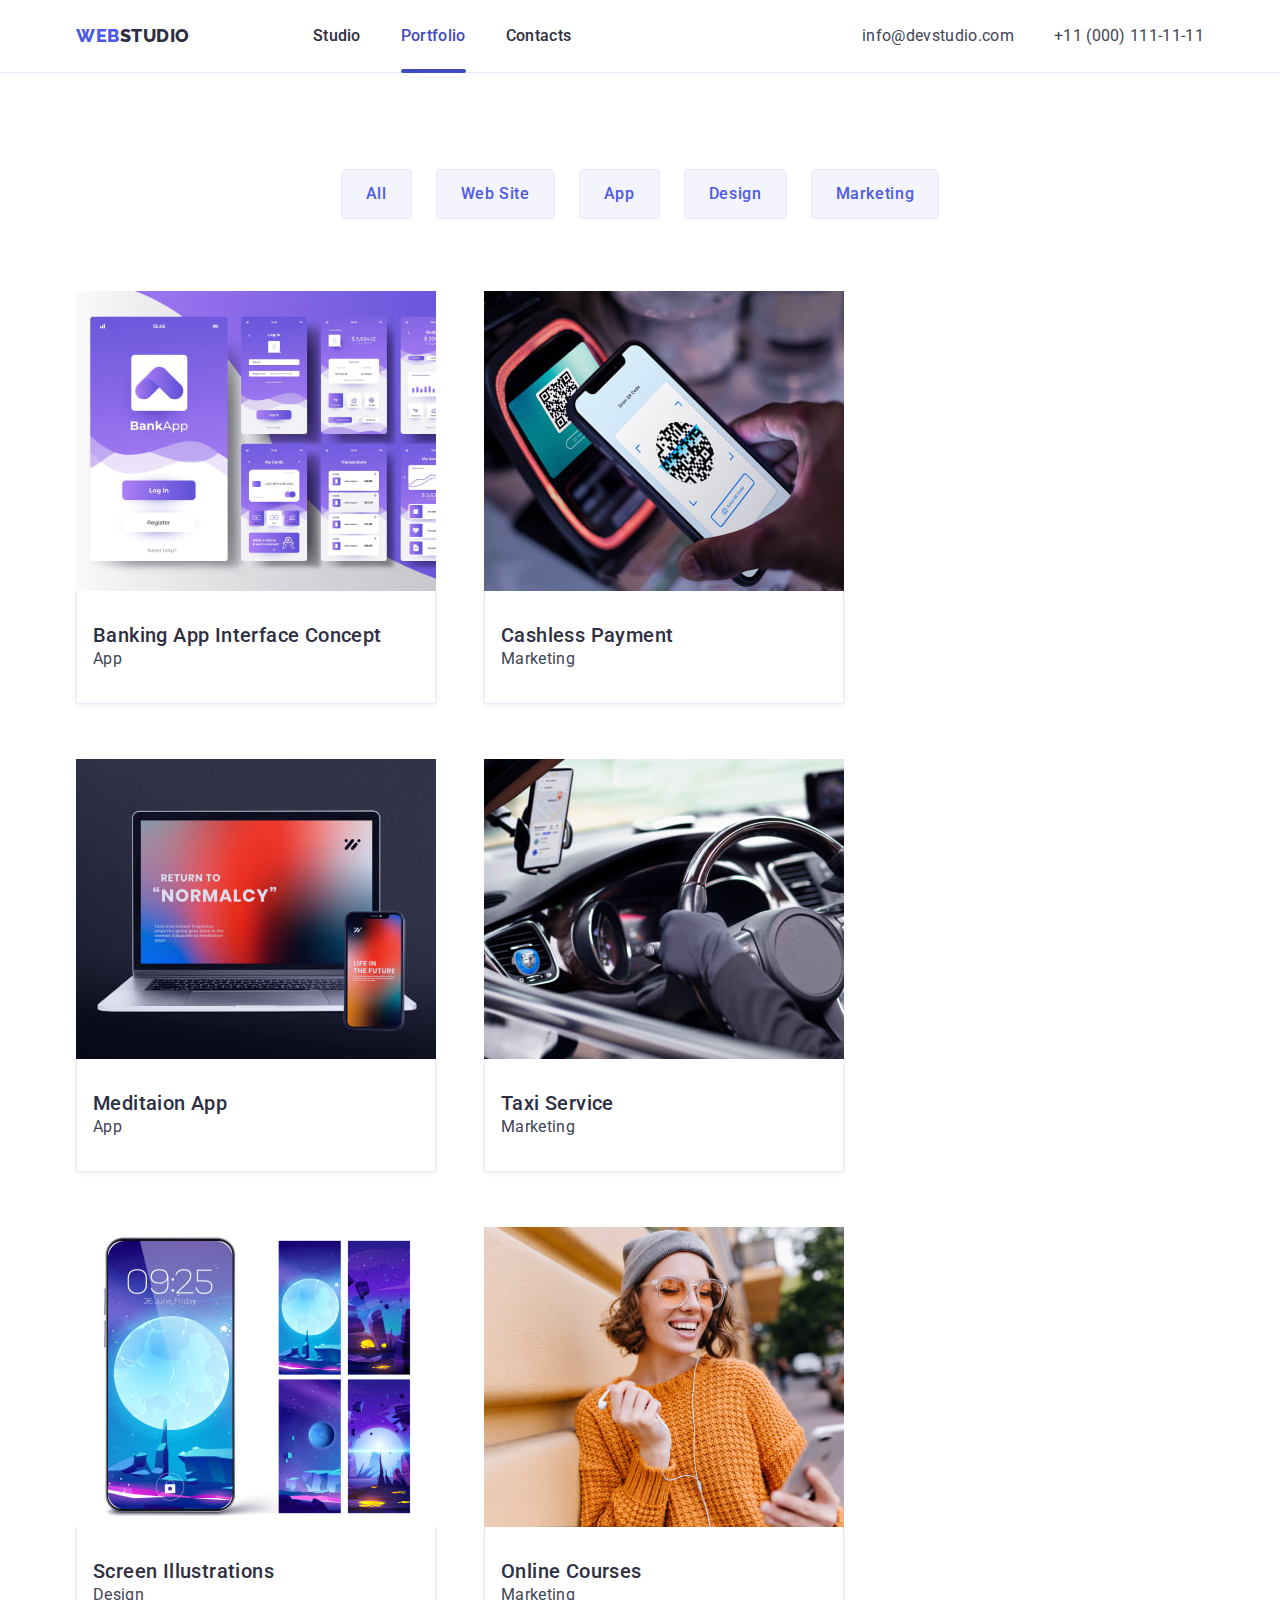
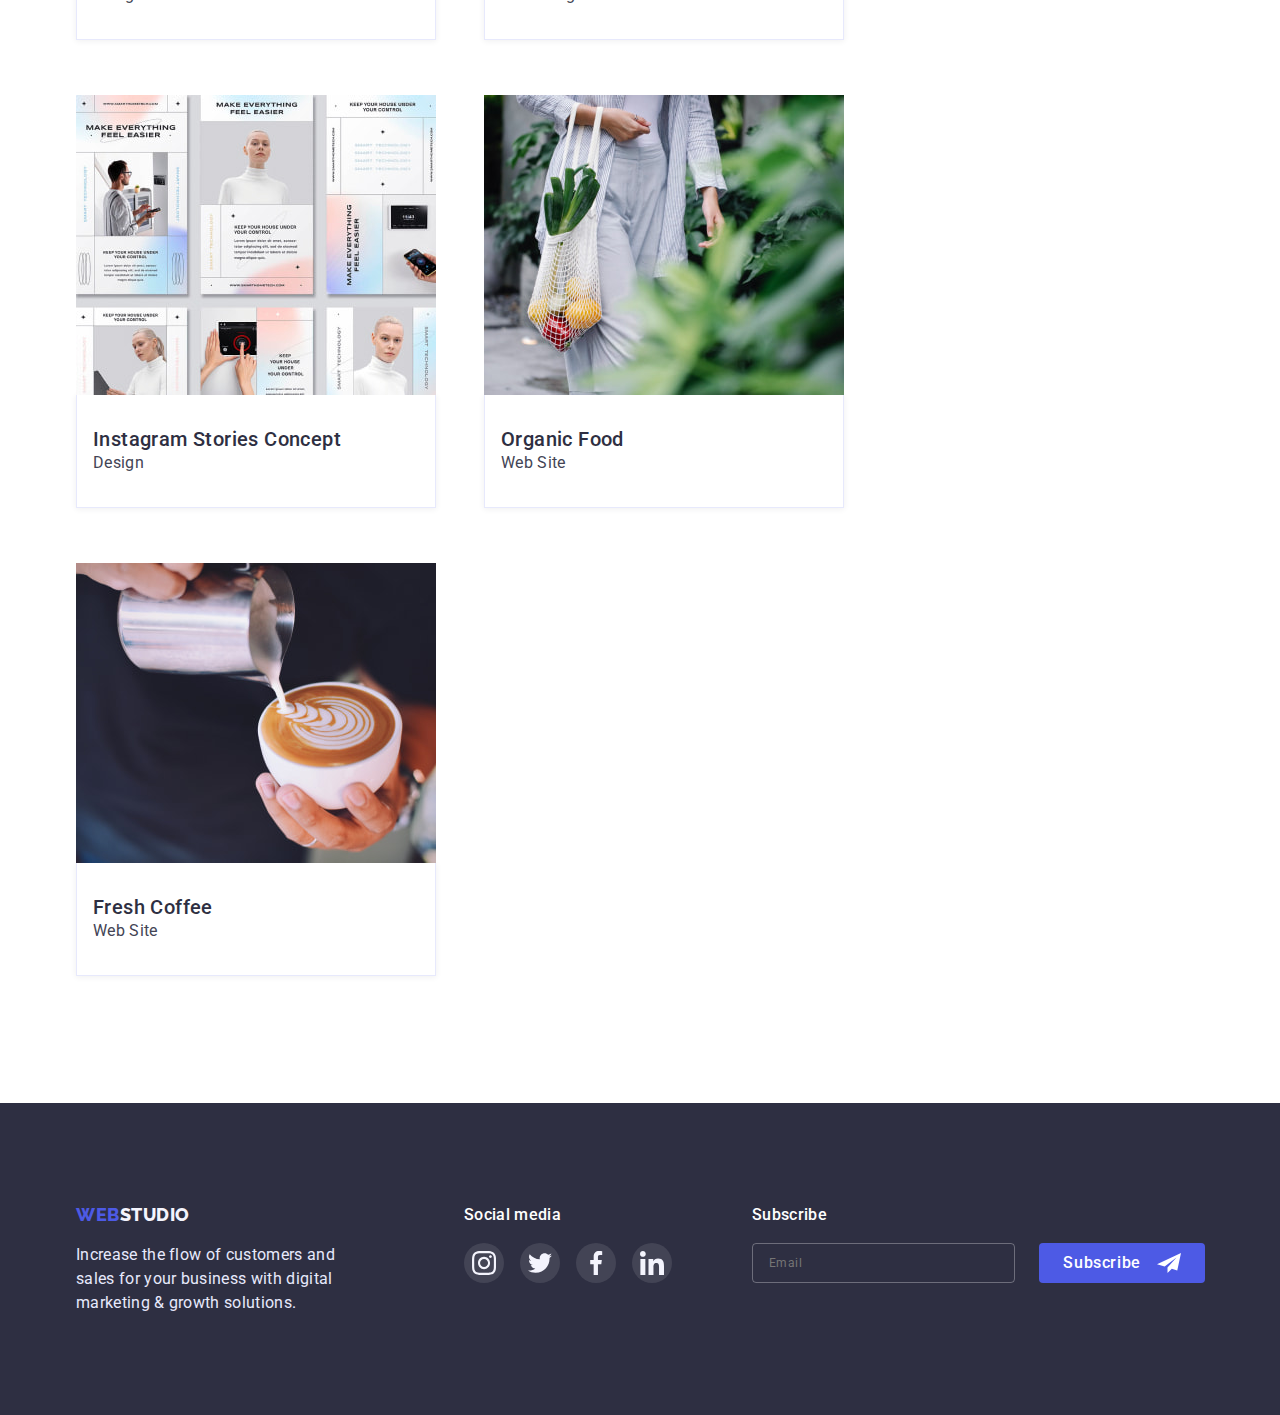
==== commit bba99674: "portfolio" ====
--- a/portfolio.html
+++ b/portfolio.html
@@ -97,28 +97,28 @@
               <li class="mob-socials-item">
                 <a class="socials-link" href="">
                   <svg class="socials-icon" width="24" height="24">
-                    <use href="./images/icons.svg#icon-instagram"></use>
+                    <use href="./images/icons.svg#icon-instagram-b"></use>
                   </svg>
                 </a>
               </li>
               <li class="mob-socials-item">
                 <a class="socials-link" href="">
                   <svg class="socials-icon" width="24" height="24">
-                    <use href="./images/icons.svg#icon-twitter"></use>
+                    <use href="./images/icons.svg#icon-twitter-b"></use>
                   </svg>
                 </a>
               </li>
               <li class="mob-socials-item">
                 <a class="socials-link" href="">
                   <svg class="socials-icon" width="24" height="24">
-                    <use href="./images/icons.svg#icon-facebook"></use>
+                    <use href="./images/icons.svg#icon-facebook-b"></use>
                   </svg>
                 </a>
               </li>
               <li class="mob-socials-item">
                 <a class="socials-link" href="">
                   <svg class="socials-icon" width="24" height="24">
-                    <use href="./images/icons.svg#icon-in"></use>
+                    <use href="./images/icons.svg#icon-linkedin-b"></use>
                   </svg>
                 </a>
               </li>
@@ -155,7 +155,13 @@
             <li class="works-item">
               <a class="works-link-box" href="">
                 <div class="works-thumb">
-                  <img src="./images/img.jpg" alt="img" width="360" />
+                  <img
+                    class="pht-cont"
+                    srcset="./images/img.jpg 1x, ./images/img@2x.jpg 2x"
+                    src="./images/img.jpg"
+                    alt="img"
+                    width="360"
+                  />
                   <div class="overlay">
                     <p class="text-box">
                       14 Stylish and User-Friendly App Design Concepts · Task
@@ -173,7 +179,13 @@
             <li class="works-item">
               <a class="works-link-box" href="">
                 <div class="works-thumb">
-                  <img src="./images/img1.jpg" alt="img1" width="360" />
+                  <img
+                    class="pht-cont"
+                    srcset="./images/img1.jpg 1x, ./images/img1@2x.jpg 2x"
+                    src="./images/img1.jpg"
+                    alt="img1"
+                    width="360"
+                  />
                   <div class="overlay">
                     <p class="text-box">
                       14 Stylish and User-Friendly App Design Concepts · Task
@@ -191,7 +203,13 @@
             <li class="works-item">
               <a class="works-link-box" href=""
                 ><div class="works-thumb">
-                  <img src="./images/img2.jpg" alt="img2" width="360" />
+                  <img
+                    class="pht-cont"
+                    srcset="./images/img2.jpg 1x, ./images/img2@2x.jpg 2x"
+                    src="./images/img2.jpg"
+                    alt="img2"
+                    width="360"
+                  />
                   <div class="overlay">
                     <p class="text-box">
                       14 Stylish and User-Friendly App Design Concepts · Task
@@ -209,7 +227,13 @@
             <li class="works-item">
               <a class="works-link-box" href="">
                 <div class="works-thumb">
-                  <img src="./images/img3.jpg" alt="img3" width="360" />
+                  <img
+                    class="pht-cont"
+                    srcset="./images/img3.jpg 1x, ./images/img3@2x.jpg 2x"
+                    src="./images/img3.jpg"
+                    alt="img3"
+                    width="360"
+                  />
                   <div class="overlay">
                     <p class="text-box">
                       14 Stylish and User-Friendly App Design Concepts · Task
@@ -227,7 +251,13 @@
             <li class="works-item">
               <a class="works-link-box" href=""
                 ><div class="works-thumb">
-                  <img src="./images/img4.jpg" alt="img4" width="360" />
+                  <img
+                    class="pht-cont"
+                    srcset="./images/img4.jpg 1x, ./images/img4@2x.jpg 2x"
+                    src="./images/img4.jpg"
+                    alt="img4"
+                    width="360"
+                  />
                   <div class="overlay">
                     <p class="text-box">
                       14 Stylish and User-Friendly App Design Concepts · Task
@@ -245,7 +275,13 @@
             <li class="works-item">
               <a class="works-link-box" href="">
                 <div class="works-thumb">
-                  <img src="./images/img5.jpg" alt="img5" width="360" />
+                  <img
+                    class="pht-cont"
+                    srcset="./images/img5.jpg 1x, ./images/img5@2x.jpg 2x"
+                    src="./images/img5.jpg"
+                    alt="img5"
+                    width="360"
+                  />
                   <div class="overlay">
                     <p class="text-box">
                       14 Stylish and User-Friendly App Design Concepts · Task
@@ -263,7 +299,13 @@
             <li class="works-item">
               <a class="works-link-box" href="">
                 <div class="works-thumb">
-                  <img src="./images/img6.jpg" alt="img6" width="360" />
+                  <img
+                    class="pht-cont"
+                    srcset="./images/img6.jpg 1x, ./images/img6@2x.jpg 2x"
+                    src="./images/img6.jpg"
+                    alt="img6"
+                    width="360"
+                  />
                   <div class="overlay">
                     <p class="text-box">
                       14 Stylish and User-Friendly App Design Concepts · Task
@@ -281,7 +323,13 @@
             <li class="works-item">
               <a class="works-link-box" href=""
                 ><div class="works-thumb">
-                  <img src="./images/img7.jpg" alt="img7" width="360" />
+                  <img
+                    class="pht-cont"
+                    srcset="./images/img7.jpg 1x, ./images/img7@2x.jpg 2x"
+                    src="./images/img7.jpg"
+                    alt="img7"
+                    width="360"
+                  />
                   <div class="overlay">
                     <p class="text-box">
                       14 Stylish and User-Friendly App Design Concepts · Task
@@ -299,7 +347,13 @@
             <li class="works-item">
               <a class="works-link-box" href="">
                 <div class="works-thumb">
-                  <img src="./images/img8.jpg" alt="img8" width="360" />
+                  <img
+                    class="pht-cont"
+                    srcset="./images/img8.jpg 1x, ./images/img8@2x.jpg 2x"
+                    src="./images/img8.jpg"
+                    alt="img8"
+                    width="360"
+                  />
                   <div class="overlay">
                     <p class="text-box">
                       14 Stylish and User-Friendly App Design Concepts · Task
--- a/css/styles.css
+++ b/css/styles.css
@@ -120,7 +120,7 @@
 
 .mob-tel-link {
   font-weight: 600;
-  font-size: 36px;
+  font-size: 8vw;
   line-height: 1.11;
   text-decoration: none;
   color: var(--accent-color);
@@ -678,8 +678,8 @@
 /*---------- Section Works ----------*/
 
 .works {
-  padding-top: 96px;
-  padding-bottom: 120px;
+  padding-top: 48px;
+  padding-bottom: 48px;
 }
 
 /*---------- filter ----------*/
@@ -696,7 +696,7 @@
   line-height: 1.5;
   letter-spacing: 0.04em;
 
-  padding: 12px 24px;
+  padding: 8px 16px;
   border: 1px solid var(--text-footer);
   border-radius: 4px;
 
@@ -720,21 +720,22 @@
 }
 
 .works-list {
-  margin-top: 72px;
+  margin-top: 48px;
   display: flex;
   flex-wrap: wrap;
-  row-gap: 48px;
-  column-gap: 24px;
+  gap: 48px;
 }
 
 .works-item {
+  width: 396px;
+  height: 400px;
   background-color: #ffffff;
 }
 
 .works-link-box {
   display: block;
-  max-width: 360px;
-  max-height: 421px;
+  width: 100%;
+  height: 100%;
   text-decoration: none;
   color: inherit;
   transition-property: box-shadow;
--- a/css/mobile.css
+++ b/css/mobile.css
@@ -6,8 +6,34 @@
   .mob-container {
     max-width: 428px;
   }
+
+  .mob-tel-link {
+    font-size: 36px;
+  }
+
   .hero {
     max-width: 767px;
+    background-image: linear-gradient(
+        to right,
+        rgba(46, 47, 66, 0.7),
+        rgba(46, 47, 66, 0.7)
+      ),
+      url("../images/dark-bg-tab.jpg");
+    background-color: var(--secondary-color);
+  }
+
+  @media (min-device-pixel-ratio: 2),
+    (min-resolution: 192dpi),
+    (min-resolution: 2dppx) {
+    .hero {
+      background-image: linear-gradient(
+          to right,
+          rgba(46, 47, 66, 0.7),
+          rgba(46, 47, 66, 0.7)
+        ),
+        url("../images/dark-bg-tab-@2x.jpg");
+      background-color: var(--secondary-color);
+    }
   }
 
   .footer {
--- a/css/tablet.css
+++ b/css/tablet.css
@@ -66,13 +66,14 @@
   }
 
   .hero {
-    max-width: 1199px;
+    max-width: 1200px;
+    padding: 188px 0;
     background-image: linear-gradient(
         to right,
         rgba(46, 47, 66, 0.7),
         rgba(46, 47, 66, 0.7)
       ),
-      url("../images/dark-bg-tab.jpg");
+      url("../images/people-office.jpg");
     background-color: var(--secondary-color);
   }
 
@@ -85,11 +86,10 @@
           rgba(46, 47, 66, 0.7),
           rgba(46, 47, 66, 0.7)
         ),
-        url("../images/dark-bg-tab-@2x.jpg");
+        url("../images/people-office-pc-@2x.jpg");
       background-color: var(--secondary-color);
     }
   }
-
   .hero-title {
     margin-bottom: 40px;
     width: 566px;
@@ -216,4 +216,21 @@
     padding-right: 24px;
     padding-bottom: 24px;
   }
+
+  .works {
+    padding-top: 64px;
+    padding-bottom: 96px;
+  }
+
+  .works-list {
+    margin-top: 64px;
+  }
+
+  .works-item {
+    width: 356px;
+    height: 420px;
+  }
+  .filter-button {
+    padding: 12px 24px;
+  }
 }
--- a/css/desktop.css
+++ b/css/desktop.css
@@ -161,4 +161,17 @@
   .post-text {
     width: 264px;
   }
+
+  .works {
+    padding-top: 96px;
+    padding-bottom: 120px;
+  }
+
+  .works-list {
+    margin-top: 72px;
+  }
+
+  .works-item {
+    width: 360px;
+  }
 }
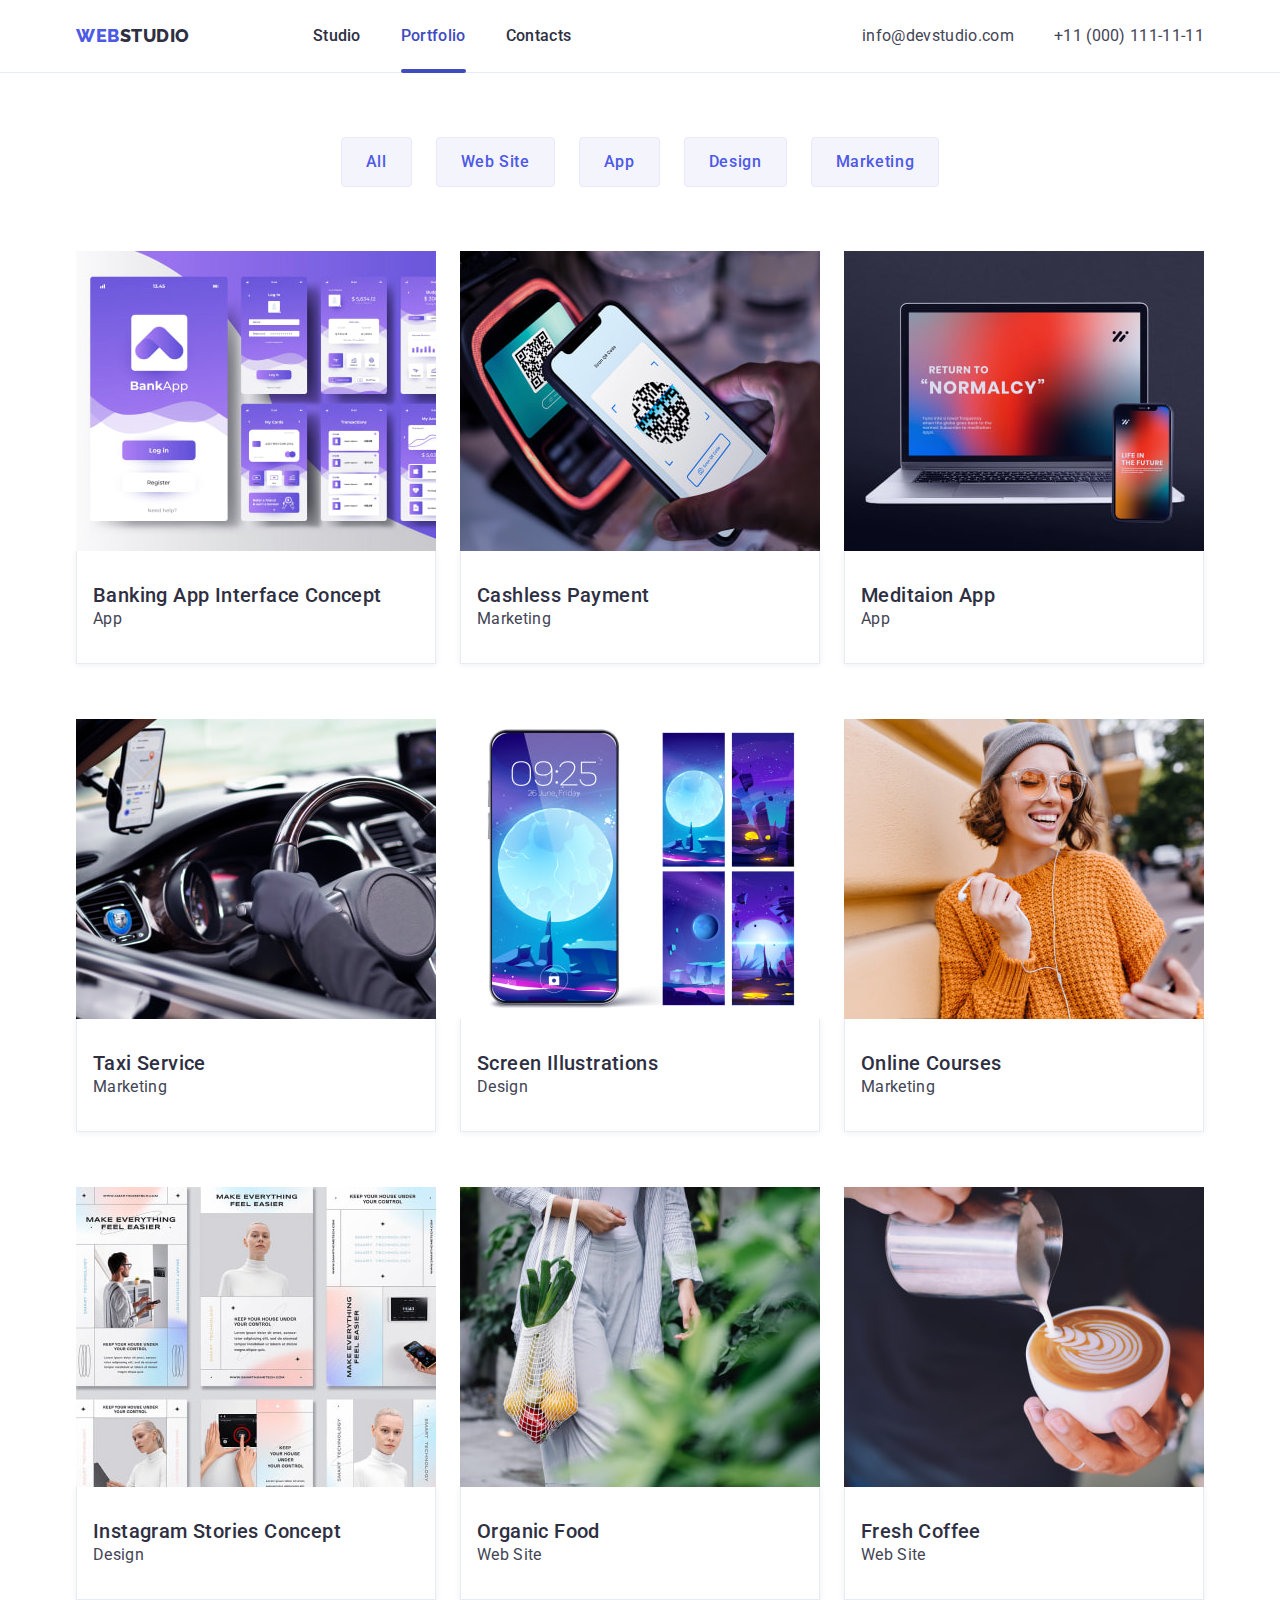
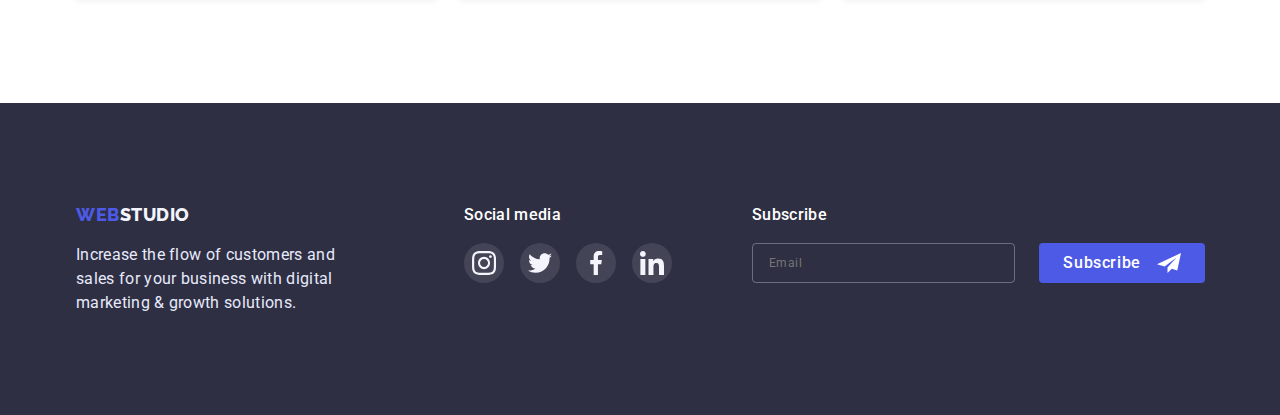
==== commit c0561ec5: "fixed styles" ====
--- a/portfolio.html
+++ b/portfolio.html
@@ -140,28 +140,53 @@
           <!-- Логический заголовок -->
           <!-- buttons filter -->
           <ul class="filter-list list">
-            <li><button class="filter-button" type="button">All</button></li>
-            <li>
-              <button class="filter-button" type="button">Web Site</button>
-            </li>
-            <li><button class="filter-button" type="button">App</button></li>
-            <li><button class="filter-button" type="button">Design</button></li>
-            <li>
-              <button class="filter-button" type="button">Marketing</button>
-            </li>
+            <div class="filter-wrap-first">
+              <li><button class="filter-button" type="button">All</button></li>
+              <li>
+                <button class="filter-button" type="button">Web Site</button>
+              </li>
+              <li><button class="filter-button" type="button">App</button></li>
+            </div>
+            <div class="filter-wrap-second">
+              <li>
+                <button class="filter-button" type="button">Design</button>
+              </li>
+              <li>
+                <button class="filter-button" type="button">Marketing</button>
+              </li>
+            </div>
           </ul>
 
           <ul class="works-list list">
             <li class="works-item">
               <a class="works-link-box" href="">
                 <div class="works-thumb">
-                  <img
-                    class="pht-cont"
-                    srcset="./images/img.jpg 1x, ./images/img@2x.jpg 2x"
-                    src="./images/img.jpg"
-                    alt="img"
-                    width="360"
-                  />
+                  <picture>
+                    <source
+                      media="(min-width:1200px)"
+                      srcset="
+                        ./images/portfolio/img1-pc360.jpg    1x,
+                        ./images/portfolio/img1-pc720@2x.jpg 2x
+                      "
+                    />
+                    <source
+                      media="(min-width:768px)"
+                      srcset="
+                        ./images/portfolio/img1-tablet356.jpg    1x,
+                        ./images/portfolio/img1-tablet712@2x.jpg 2x
+                      "
+                    />
+
+                    <img
+                      srcset="
+                        ./images/portfolio/img1-mob396.jpg    1x,
+                        ./images/portfolio/img1-mob792@2x.jpg 2x
+                      "
+                      src="./images/portfolio/img1-pc360.jpg"
+                      alt="img"
+                    />
+                  </picture>
+
                   <div class="overlay">
                     <p class="text-box">
                       14 Stylish and User-Friendly App Design Concepts · Task
@@ -179,13 +204,31 @@
             <li class="works-item">
               <a class="works-link-box" href="">
                 <div class="works-thumb">
-                  <img
-                    class="pht-cont"
-                    srcset="./images/img1.jpg 1x, ./images/img1@2x.jpg 2x"
-                    src="./images/img1.jpg"
-                    alt="img1"
-                    width="360"
-                  />
+                  <picture>
+                    <source
+                      media="(min-width:1200px)"
+                      srcset="
+                        ./images/portfolio/img2-pc360.jpg    1x,
+                        ./images/portfolio/img2-pc720@2x.jpg 2x
+                      "
+                    />
+                    <source
+                      media="(min-width:768px)"
+                      srcset="
+                        ./images/portfolio/img2-tablet356.jpg    1x,
+                        ./images/portfolio/img2-tablet712@2x.jpg 2x
+                      "
+                    />
+
+                    <img
+                      srcset="
+                        ./images/portfolio/img2-mob396.jpg    1x,
+                        ./images/portfolio/img2-mob792@2x.jpg 2x
+                      "
+                      src="./images/portfolio/img2-pc360.jpg"
+                      alt="img"
+                    />
+                  </picture>
                   <div class="overlay">
                     <p class="text-box">
                       14 Stylish and User-Friendly App Design Concepts · Task
@@ -203,13 +246,31 @@
             <li class="works-item">
               <a class="works-link-box" href=""
                 ><div class="works-thumb">
-                  <img
-                    class="pht-cont"
-                    srcset="./images/img2.jpg 1x, ./images/img2@2x.jpg 2x"
-                    src="./images/img2.jpg"
-                    alt="img2"
-                    width="360"
-                  />
+                  <picture>
+                    <source
+                      media="(min-width:1200px)"
+                      srcset="
+                        ./images/portfolio/img3-pc360.jpg    1x,
+                        ./images/portfolio/img3-pc720@2x.jpg 2x
+                      "
+                    />
+                    <source
+                      media="(min-width:768px)"
+                      srcset="
+                        ./images/portfolio/img3-tablet356.jpg    1x,
+                        ./images/portfolio/img3-tablet712@2x.jpg 2x
+                      "
+                    />
+
+                    <img
+                      srcset="
+                        ./images/portfolio/img3-mob396.jpg    1x,
+                        ./images/portfolio/img3-mob792@2x.jpg 2x
+                      "
+                      src="./images/portfolio/img3-pc360.jpg"
+                      alt="img"
+                    />
+                  </picture>
                   <div class="overlay">
                     <p class="text-box">
                       14 Stylish and User-Friendly App Design Concepts · Task
@@ -227,13 +288,31 @@
             <li class="works-item">
               <a class="works-link-box" href="">
                 <div class="works-thumb">
-                  <img
-                    class="pht-cont"
-                    srcset="./images/img3.jpg 1x, ./images/img3@2x.jpg 2x"
-                    src="./images/img3.jpg"
-                    alt="img3"
-                    width="360"
-                  />
+                  <picture>
+                    <source
+                      media="(min-width:1200px)"
+                      srcset="
+                        ./images/portfolio/img4-pc360.jpg    1x,
+                        ./images/portfolio/img4-pc720@2x.jpg 2x
+                      "
+                    />
+                    <source
+                      media="(min-width:768px)"
+                      srcset="
+                        ./images/portfolio/img4-tablet356.jpg    1x,
+                        ./images/portfolio/img4-tablet712@2x.jpg 2x
+                      "
+                    />
+
+                    <img
+                      srcset="
+                        ./images/portfolio/img4-mob396.jpg    1x,
+                        ./images/portfolio/img4-mob792@2x.jpg 2x
+                      "
+                      src="./images/portfolio/img4-pc360.jpg"
+                      alt="img"
+                    />
+                  </picture>
                   <div class="overlay">
                     <p class="text-box">
                       14 Stylish and User-Friendly App Design Concepts · Task
@@ -251,13 +330,31 @@
             <li class="works-item">
               <a class="works-link-box" href=""
                 ><div class="works-thumb">
-                  <img
-                    class="pht-cont"
-                    srcset="./images/img4.jpg 1x, ./images/img4@2x.jpg 2x"
-                    src="./images/img4.jpg"
-                    alt="img4"
-                    width="360"
-                  />
+                  <picture>
+                    <source
+                      media="(min-width:1200px)"
+                      srcset="
+                        ./images/portfolio/img5-pc360.jpg    1x,
+                        ./images/portfolio/img5-pc720@2x.jpg 2x
+                      "
+                    />
+                    <source
+                      media="(min-width:768px)"
+                      srcset="
+                        ./images/portfolio/img5-tablet356.jpg    1x,
+                        ./images/portfolio/img5-tablet712@2x.jpg 2x
+                      "
+                    />
+
+                    <img
+                      srcset="
+                        ./images/portfolio/img5-mob396.jpg    1x,
+                        ./images/portfolio/img5-mob792@2x.jpg 2x
+                      "
+                      src="./images/portfolio/img5-pc360.jpg"
+                      alt="img"
+                    />
+                  </picture>
                   <div class="overlay">
                     <p class="text-box">
                       14 Stylish and User-Friendly App Design Concepts · Task
@@ -275,13 +372,31 @@
             <li class="works-item">
               <a class="works-link-box" href="">
                 <div class="works-thumb">
-                  <img
-                    class="pht-cont"
-                    srcset="./images/img5.jpg 1x, ./images/img5@2x.jpg 2x"
-                    src="./images/img5.jpg"
-                    alt="img5"
-                    width="360"
-                  />
+                  <picture>
+                    <source
+                      media="(min-width:1200px)"
+                      srcset="
+                        ./images/portfolio/img6-pc360.jpg    1x,
+                        ./images/portfolio/img6-pc720@2x.jpg 2x
+                      "
+                    />
+                    <source
+                      media="(min-width:768px)"
+                      srcset="
+                        ./images/portfolio/img6-tablet356.jpg    1x,
+                        ./images/portfolio/img6-tablet712@2x.jpg 2x
+                      "
+                    />
+
+                    <img
+                      srcset="
+                        ./images/portfolio/img6-mob396.jpg    1x,
+                        ./images/portfolio/img6-mob792@2x.jpg 2x
+                      "
+                      src="./images/portfolio/img6-pc360.jpg"
+                      alt="img"
+                    />
+                  </picture>
                   <div class="overlay">
                     <p class="text-box">
                       14 Stylish and User-Friendly App Design Concepts · Task
@@ -299,13 +414,31 @@
             <li class="works-item">
               <a class="works-link-box" href="">
                 <div class="works-thumb">
-                  <img
-                    class="pht-cont"
-                    srcset="./images/img6.jpg 1x, ./images/img6@2x.jpg 2x"
-                    src="./images/img6.jpg"
-                    alt="img6"
-                    width="360"
-                  />
+                  <picture>
+                    <source
+                      media="(min-width:1200px)"
+                      srcset="
+                        ./images/portfolio/img7-pc360.jpg    1x,
+                        ./images/portfolio/img7-pc720@2x.jpg 2x
+                      "
+                    />
+                    <source
+                      media="(min-width:768px)"
+                      srcset="
+                        ./images/portfolio/img7-tablet356.jpg    1x,
+                        ./images/portfolio/img7-tablet712@2x.jpg 2x
+                      "
+                    />
+
+                    <img
+                      srcset="
+                        ./images/portfolio/img7-mob396.jpg    1x,
+                        ./images/portfolio/img7-mob792@2x.jpg 2x
+                      "
+                      src="./images/portfolio/img7-pc360.jpg"
+                      alt="img"
+                    />
+                  </picture>
                   <div class="overlay">
                     <p class="text-box">
                       14 Stylish and User-Friendly App Design Concepts · Task
@@ -323,13 +456,31 @@
             <li class="works-item">
               <a class="works-link-box" href=""
                 ><div class="works-thumb">
-                  <img
-                    class="pht-cont"
-                    srcset="./images/img7.jpg 1x, ./images/img7@2x.jpg 2x"
-                    src="./images/img7.jpg"
-                    alt="img7"
-                    width="360"
-                  />
+                  <picture>
+                    <source
+                      media="(min-width:1200px)"
+                      srcset="
+                        ./images/portfolio/img8-pc360.jpg    1x,
+                        ./images/portfolio/img8-pc720@2x.jpg 2x
+                      "
+                    />
+                    <source
+                      media="(min-width:768px)"
+                      srcset="
+                        ./images/portfolio/img8-tablet356.jpg    1x,
+                        ./images/portfolio/img8-tablet712@2x.jpg 2x
+                      "
+                    />
+
+                    <img
+                      srcset="
+                        ./images/portfolio/img8-mob396.jpg    1x,
+                        ./images/portfolio/img8-mob792@2x.jpg 2x
+                      "
+                      src="./images/portfolio/img8-pc360.jpg"
+                      alt="img"
+                    />
+                  </picture>
                   <div class="overlay">
                     <p class="text-box">
                       14 Stylish and User-Friendly App Design Concepts · Task
@@ -347,13 +498,31 @@
             <li class="works-item">
               <a class="works-link-box" href="">
                 <div class="works-thumb">
-                  <img
-                    class="pht-cont"
-                    srcset="./images/img8.jpg 1x, ./images/img8@2x.jpg 2x"
-                    src="./images/img8.jpg"
-                    alt="img8"
-                    width="360"
-                  />
+                  <picture>
+                    <source
+                      media="(min-width:1200px)"
+                      srcset="
+                        ./images/portfolio/img9-pc360.jpg    1x,
+                        ./images/portfolio/img9-pc720@2x.jpg 2x
+                      "
+                    />
+                    <source
+                      media="(min-width:768px)"
+                      srcset="
+                        ./images/portfolio/img9-tablet356.jpg    1x,
+                        ./images/portfolio/img9-tablet712@2x.jpg 2x
+                      "
+                    />
+
+                    <img
+                      srcset="
+                        ./images/portfolio/img9-mob396.jpg    1x,
+                        ./images/portfolio/img9-mob792@2x.jpg 2x
+                      "
+                      src="./images/portfolio/img9-pc360.jpg"
+                      alt="img"
+                    />
+                  </picture>
                   <div class="overlay">
                     <p class="text-box">
                       14 Stylish and User-Friendly App Design Concepts · Task
--- a/css/styles.css
+++ b/css/styles.css
@@ -686,8 +686,19 @@
 
 .filter-list {
   display: flex;
+  flex-wrap: wrap;
+  row-gap: 16px;
+}
+
+.filter-wrap-first {
+  display: flex;
   gap: 24px;
-  justify-content: center;
+  flex-wrap: nowrap;
+}
+
+.filter-wrap-second {
+  display: flex;
+  gap: 24px;
 }
 
 .filter-button {
@@ -801,10 +812,6 @@
   transform: translateY(0);
 }
 
-.works-link-box:hover {
-  box-shadow: 0px 1px 6px rgba(46, 47, 66, 0.08),
-    0px 1px 1px rgba(46, 47, 66, 0.16), 0px 2px 1px rgba(46, 47, 66, 0.08);
-}
 .is-hidden {
   opacity: 0;
   pointer-events: none;
--- a/css/tablet.css
+++ b/css/tablet.css
@@ -217,12 +217,22 @@
     padding-bottom: 24px;
   }
 
+  .filter-list {
+    gap: 24px;
+    justify-content: center;
+  }
+
   .works {
     padding-top: 64px;
     padding-bottom: 96px;
   }
 
   .works-list {
+    display: flex;
+    flex-direction: row;
+    flex-wrap: wrap;
+    column-gap: 24px;
+    row-gap: 72px;
     margin-top: 64px;
   }
 
--- a/css/desktop.css
+++ b/css/desktop.css
@@ -125,6 +125,12 @@
     flex-wrap: nowrap;
     gap: 24px;
   }
+  .works-list {
+    row-gap: 48px;
+  }
+  .works-item {
+    width: 360px;
+  }
 
   .customers {
     padding: 120px 0;
@@ -161,17 +167,4 @@
   .post-text {
     width: 264px;
   }
-
-  .works {
-    padding-top: 96px;
-    padding-bottom: 120px;
-  }
-
-  .works-list {
-    margin-top: 72px;
-  }
-
-  .works-item {
-    width: 360px;
-  }
 }
